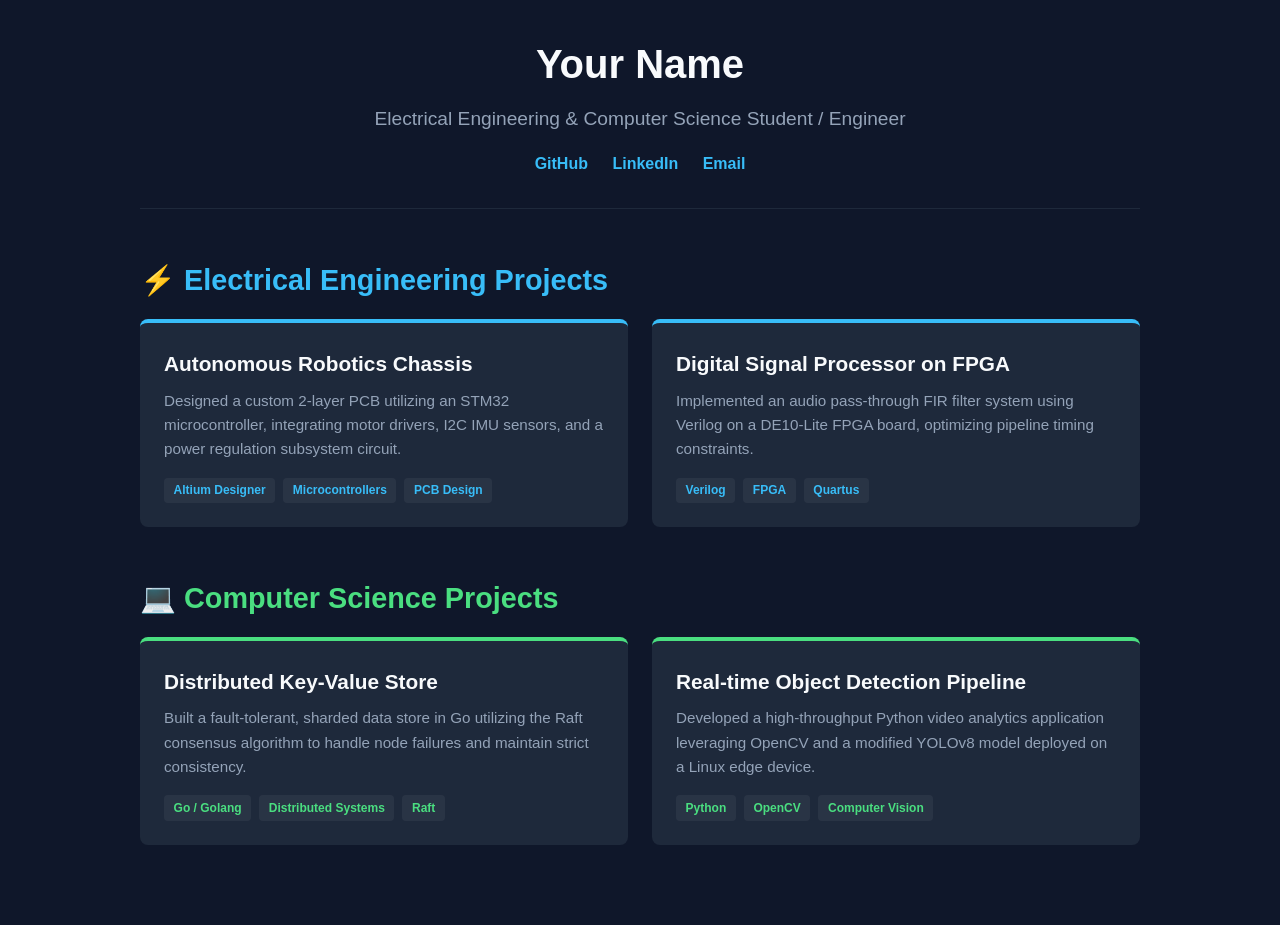
==== index.html @ bb1729f0 "Update title in index.html to 'Ben Lin | EECS Portfolio'" ====
<!DOCTYPE html>
<html lang="en">
<head>
    <meta charset="UTF-8">
    <meta name="viewport" content="width=device-width, initial-scale=1.0">
    <title>Ben Lin | EECS Portfolio</title>
    <style>
        /* CSS VARIABLES: Tweak these colors first to customize your site! */
        :root {
            --bg-color: #0f172a;       /* Dark slate background */
            --card-bg: #1e293b;        /* Lighter slate for project cards */
            --text-main: #f8fafc;      /* Crisp white for headings */
            --text-muted: #94a3b8;     /* Gray for paragraphs */
            --accent-ee: #38bdf8;      /* Cyan accent color for Electrical Eng */
            --accent-cs: #4ade80;      /* Green accent color for Computer Sci */
        }

        * { box-sizing: border-box; margin: 0; padding: 0; }
        body { 
            background-color: var(--bg-color); 
            color: var(--text-main); 
            font-family: -apple-system, BlinkMacSystemFont, 'Segoe UI', Roboto, sans-serif;
            line-height: 1.6;
            padding: 2rem 1rem;
        }
        .container { max-width: 1000px; margin: 0 auto; }
        
        /* Header styling */
        header { text-align: center; margin-bottom: 3rem; padding-bottom: 2rem; border-bottom: 1px solid var(--card-bg); }
        h1 { font-size: 2.5rem; margin-bottom: 0.5rem; }
        .subtitle { color: var(--text-muted); font-size: 1.2rem; }
        .links { margin-top: 1rem; }
        .links a { color: var(--accent-ee); text-decoration: none; margin: 0 10px; font-weight: bold; }
        .links a:hover { text-decoration: underline; }

        /* Section layout */
        .section-title { font-size: 1.8rem; margin: 2rem 0 1rem 0; display: flex; align-items: center; gap: 10px; }
        .ee-title { color: var(--accent-ee); }
        .cs-title { color: var(--accent-cs); }
        
        .grid { display: grid; grid-template-columns: repeat(auto-fit, minmax(300px, 1fr)); gap: 1.5rem; margin-bottom: 3rem; }
        
        /* Card styling */
        .card { background-color: var(--card-bg); border-radius: 8px; padding: 1.5rem; transition: transform 0.2s; border-top: 4px solid transparent; }
        .card:hover { transform: translateY(-5px); }
        .ee-card { border-top-color: var(--accent-ee); }
        .cs-card { border-top-color: var(--accent-cs); }
        
        .card h3 { margin-bottom: 0.5rem; font-size: 1.3rem; }
        .card p { color: var(--text-muted); font-size: 0.95rem; margin-bottom: 1rem; }
        .tags { display: flex; flex-wrap: wrap; gap: 0.5rem; }
        .tag { font-size: 0.75rem; padding: 0.2rem 0.6rem; border-radius: 4px; background: rgba(255,255,255,0.05); font-weight: bold; }
        .ee-tag { color: var(--accent-ee); }
        .cs-tag { color: var(--accent-cs); }
    </style>
</head>
<body>

    <div class="container">
        <header>
            <h1>Your Name</h1>
            <p class="subtitle">Electrical Engineering & Computer Science Student / Engineer</p>
            <div class="links">
                <a href="https://github.com" target="_blank">GitHub</a>
                <a href="https://linkedin.com" target="_blank">LinkedIn</a>
                <a href="mailto:your.email@example.com">Email</a>
            </div>
        </header>

        <!-- ELECTRICAL ENGINEERING SECTION -->
        <h2 class="section-title ee-title">⚡ Electrical Engineering Projects</h2>
        <div class="grid">
            
            <!-- EE Project 1 -->
            <div class="card ee-card">
                <h3>Autonomous Robotics Chassis</h3>
                <p>Designed a custom 2-layer PCB utilizing an STM32 microcontroller, integrating motor drivers, I2C IMU sensors, and a power regulation subsystem circuit.</p>
                <div class="tags">
                    <span class="tag ee-tag">Altium Designer</span>
                    <span class="tag ee-tag">Microcontrollers</span>
                    <span class="tag ee-tag">PCB Design</span>
                </div>
            </div>

            <!-- EE Project 2 -->
            <div class="card ee-card">
                <h3>Digital Signal Processor on FPGA</h3>
                <p>Implemented an audio pass-through FIR filter system using Verilog on a DE10-Lite FPGA board, optimizing pipeline timing constraints.</p>
                <div class="tags">
                    <span class="tag ee-tag">Verilog</span>
                    <span class="tag ee-tag">FPGA</span>
                    <span class="tag ee-tag">Quartus</span>
                </div>
            </div>

        </div>

        <!-- COMPUTER SCIENCE SECTION -->
        <h2 class="section-title cs-title">💻 Computer Science Projects</h2>
        <div class="grid">
            
            <!-- CS Project 1 -->
            <div class="card cs-card">
                <h3>Distributed Key-Value Store</h3>
                <p>Built a fault-tolerant, sharded data store in Go utilizing the Raft consensus algorithm to handle node failures and maintain strict consistency.</p>
                <div class="tags">
                    <span class="tag cs-tag">Go / Golang</span>
                    <span class="tag cs-tag">Distributed Systems</span>
                    <span class="tag cs-tag">Raft</span>
                </div>
            </div>

            <!-- CS Project 2 -->
            <div class="card cs-card">
                <h3>Real-time Object Detection Pipeline</h3>
                <p>Developed a high-throughput Python video analytics application leveraging OpenCV and a modified YOLOv8 model deployed on a Linux edge device.</p>
                <div class="tags">
                    <span class="tag cs-tag">Python</span>
                    <span class="tag cs-tag">OpenCV</span>
                    <span class="tag cs-tag">Computer Vision</span>
                </div>
            </div>

        </div>
    </div>

</body>
</html>
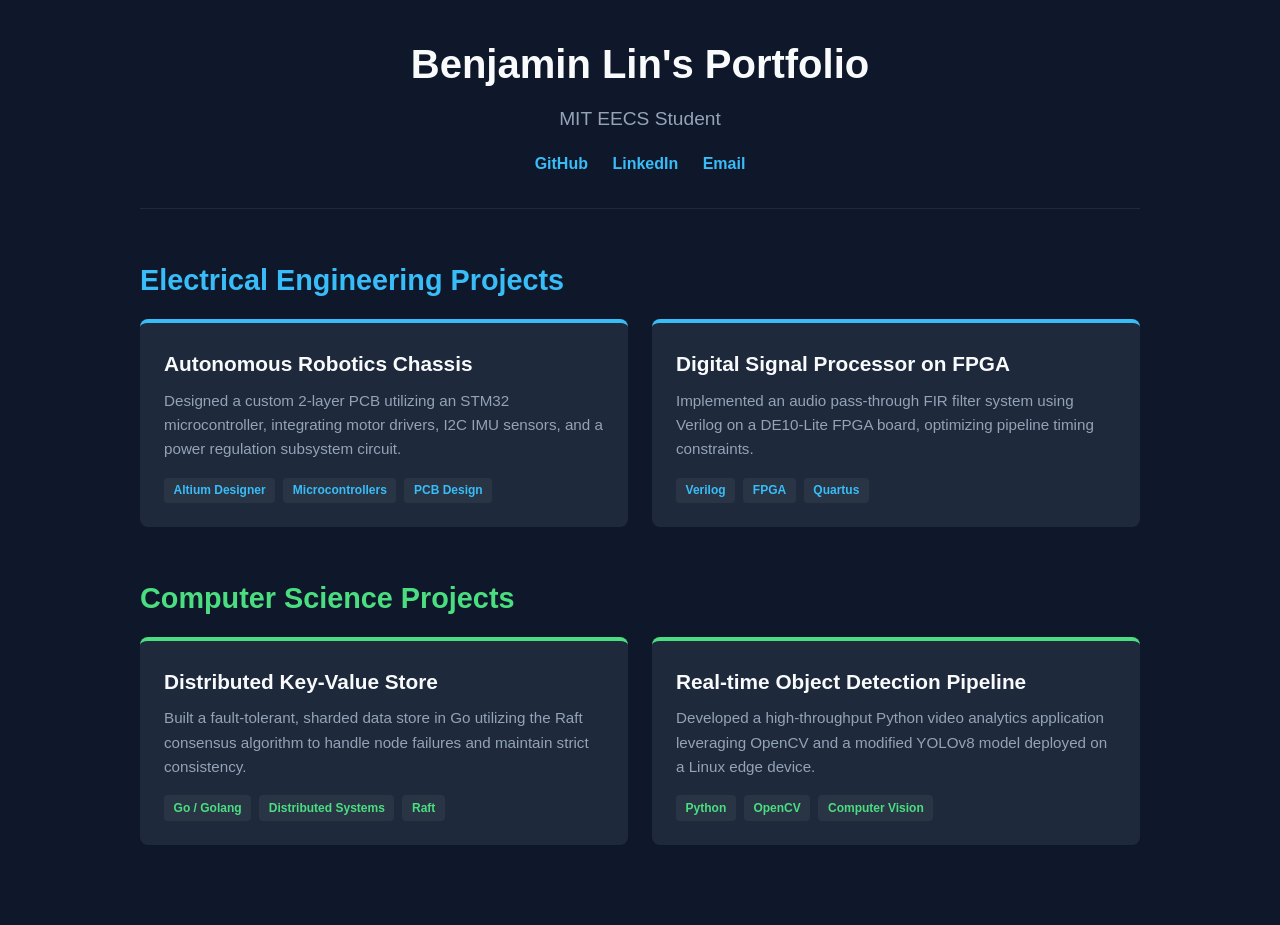
==== commit 3ac5ea32: "Update portfolio header and section titles" ====
--- a/index.html
+++ b/index.html
@@ -58,17 +58,17 @@
 
     <div class="container">
         <header>
-            <h1>Your Name</h1>
-            <p class="subtitle">Electrical Engineering & Computer Science Student / Engineer</p>
+            <h1>Benjamin Lin's Portfolio</h1>
+            <p class="subtitle">MIT EECS Student</p>
             <div class="links">
-                <a href="https://github.com" target="_blank">GitHub</a>
-                <a href="https://linkedin.com" target="_blank">LinkedIn</a>
-                <a href="mailto:your.email@example.com">Email</a>
+                <a href="https://github.com/benjaminlin19" target="_blank">GitHub</a>
+                <a href="www.linkedin.com/in/benjaminylin" target="_blank">LinkedIn</a>
+                <a href="mailto:linb19@mit.edu">Email</a>
             </div>
         </header>
 
         <!-- ELECTRICAL ENGINEERING SECTION -->
-        <h2 class="section-title ee-title">⚡ Electrical Engineering Projects</h2>
+        <h2 class="section-title ee-title">Electrical Engineering Projects</h2>
         <div class="grid">
             
             <!-- EE Project 1 -->
@@ -96,7 +96,7 @@
         </div>
 
         <!-- COMPUTER SCIENCE SECTION -->
-        <h2 class="section-title cs-title">💻 Computer Science Projects</h2>
+        <h2 class="section-title cs-title">Computer Science Projects</h2>
         <div class="grid">
             
             <!-- CS Project 1 -->
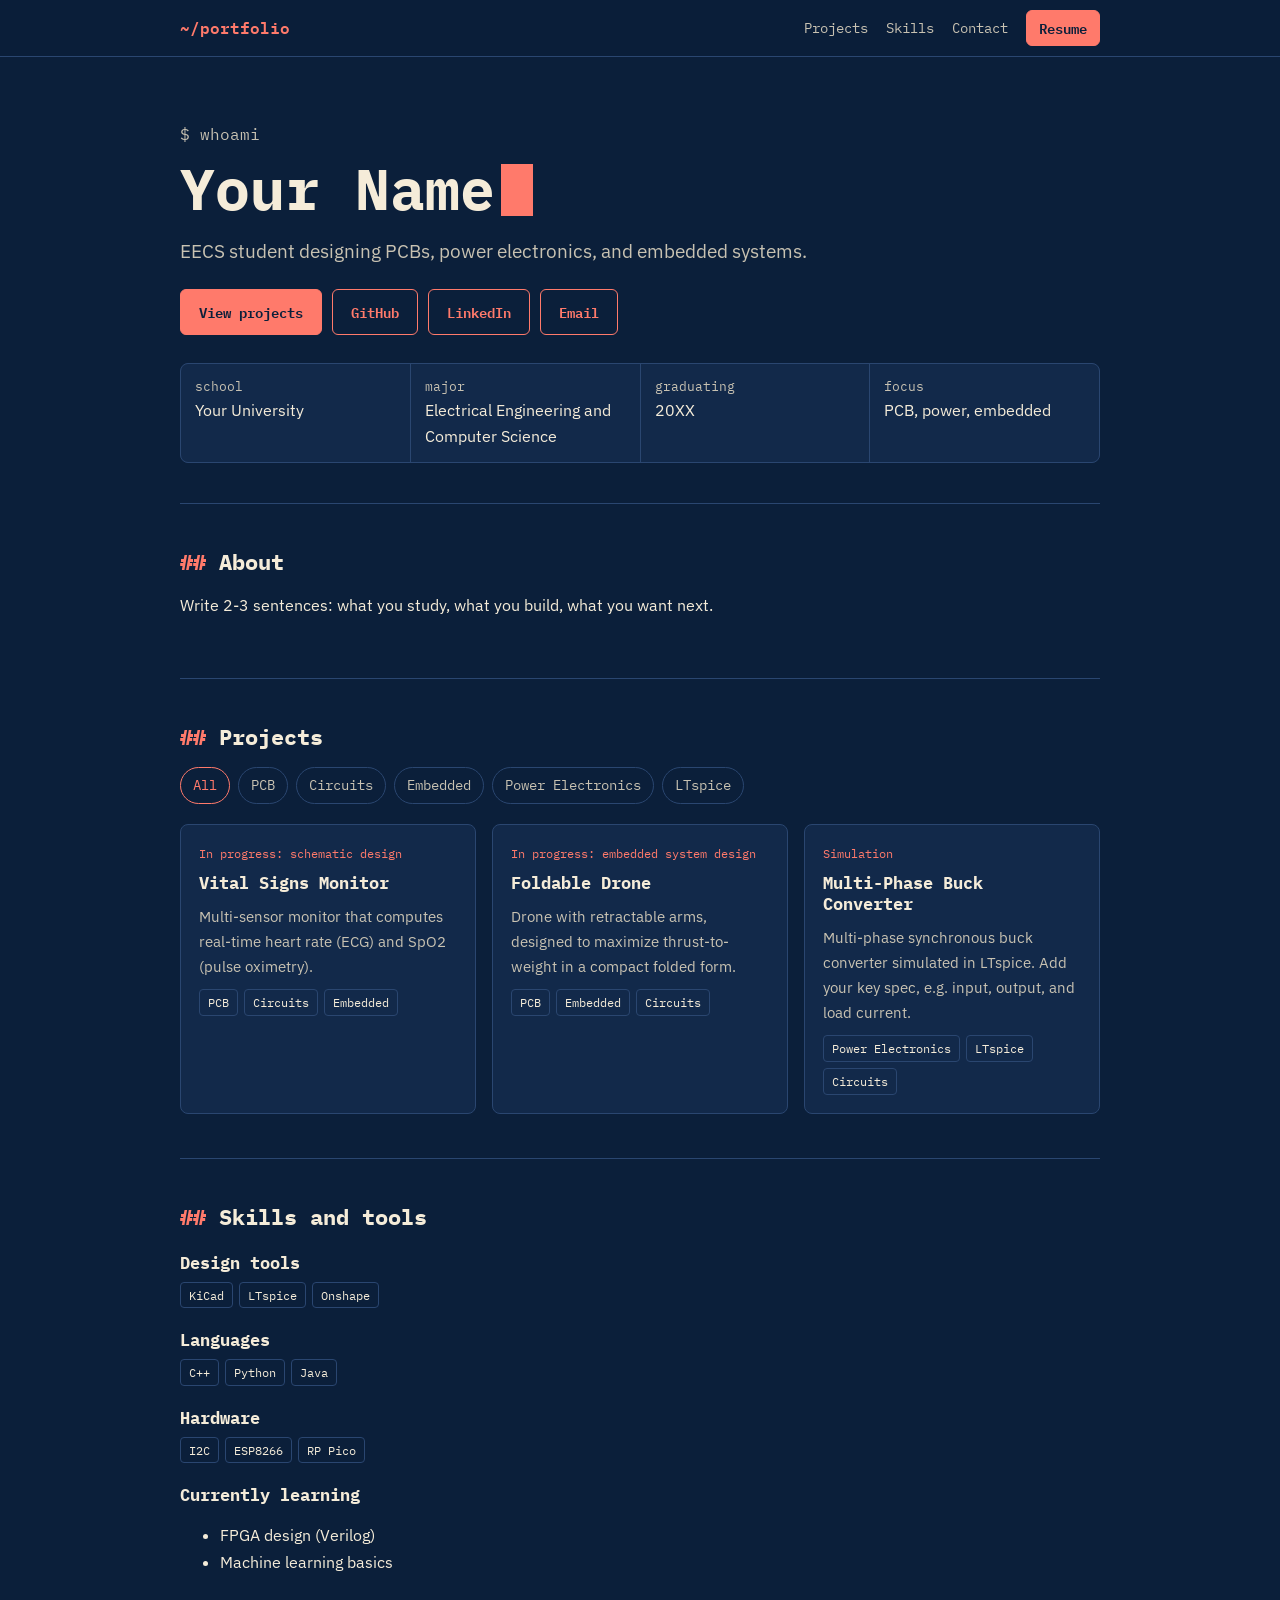
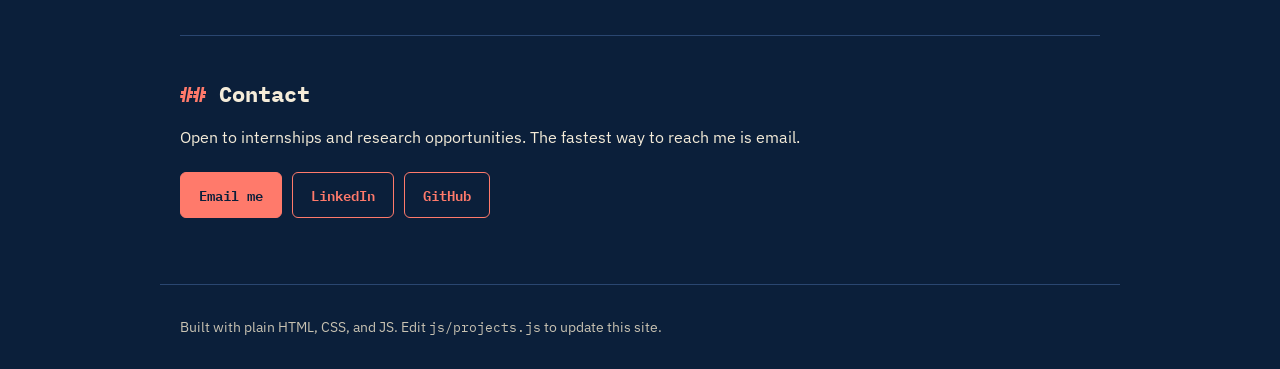
==== commit e249b4a0: "Add files via upload" ====
--- a/index.html
+++ b/index.html
@@ -1,128 +1,59 @@
 <!DOCTYPE html>
 <html lang="en">
 <head>
-    <meta charset="UTF-8">
-    <meta name="viewport" content="width=device-width, initial-scale=1.0">
-    <title>Ben Lin | EECS Portfolio</title>
-    <style>
-        /* CSS VARIABLES: Tweak these colors first to customize your site! */
-        :root {
-            --bg-color: #0f172a;       /* Dark slate background */
-            --card-bg: #1e293b;        /* Lighter slate for project cards */
-            --text-main: #f8fafc;      /* Crisp white for headings */
-            --text-muted: #94a3b8;     /* Gray for paragraphs */
-            --accent-ee: #38bdf8;      /* Cyan accent color for Electrical Eng */
-            --accent-cs: #4ade80;      /* Green accent color for Computer Sci */
-        }
-
-        * { box-sizing: border-box; margin: 0; padding: 0; }
-        body { 
-            background-color: var(--bg-color); 
-            color: var(--text-main); 
-            font-family: -apple-system, BlinkMacSystemFont, 'Segoe UI', Roboto, sans-serif;
-            line-height: 1.6;
-            padding: 2rem 1rem;
-        }
-        .container { max-width: 1000px; margin: 0 auto; }
-        
-        /* Header styling */
-        header { text-align: center; margin-bottom: 3rem; padding-bottom: 2rem; border-bottom: 1px solid var(--card-bg); }
-        h1 { font-size: 2.5rem; margin-bottom: 0.5rem; }
-        .subtitle { color: var(--text-muted); font-size: 1.2rem; }
-        .links { margin-top: 1rem; }
-        .links a { color: var(--accent-ee); text-decoration: none; margin: 0 10px; font-weight: bold; }
-        .links a:hover { text-decoration: underline; }
-
-        /* Section layout */
-        .section-title { font-size: 1.8rem; margin: 2rem 0 1rem 0; display: flex; align-items: center; gap: 10px; }
-        .ee-title { color: var(--accent-ee); }
-        .cs-title { color: var(--accent-cs); }
-        
-        .grid { display: grid; grid-template-columns: repeat(auto-fit, minmax(300px, 1fr)); gap: 1.5rem; margin-bottom: 3rem; }
-        
-        /* Card styling */
-        .card { background-color: var(--card-bg); border-radius: 8px; padding: 1.5rem; transition: transform 0.2s; border-top: 4px solid transparent; }
-        .card:hover { transform: translateY(-5px); }
-        .ee-card { border-top-color: var(--accent-ee); }
-        .cs-card { border-top-color: var(--accent-cs); }
-        
-        .card h3 { margin-bottom: 0.5rem; font-size: 1.3rem; }
-        .card p { color: var(--text-muted); font-size: 0.95rem; margin-bottom: 1rem; }
-        .tags { display: flex; flex-wrap: wrap; gap: 0.5rem; }
-        .tag { font-size: 0.75rem; padding: 0.2rem 0.6rem; border-radius: 4px; background: rgba(255,255,255,0.05); font-weight: bold; }
-        .ee-tag { color: var(--accent-ee); }
-        .cs-tag { color: var(--accent-cs); }
-    </style>
+<meta charset="utf-8">
+<meta name="viewport" content="width=device-width, initial-scale=1">
+<title>Portfolio | EECS Projects</title>
+<meta name="description" content="EECS portfolio: PCB design, power electronics, embedded systems, and more.">
+<link rel="preconnect" href="https://fonts.googleapis.com">
+<link rel="stylesheet" href="https://fonts.googleapis.com/css2?family=IBM+Plex+Mono:wght@400;600&family=IBM+Plex+Sans:wght@400;500&display=swap">
+<link rel="stylesheet" href="css/style.css">
 </head>
 <body>
+<!-- NAV: links jump to sections on this page -->
+<header class="nav"><div class="wrap">
+  <a class="brand" href="index.html" id="brand">~/portfolio</a>
+  <nav><a href="#projects">Projects</a><a href="#skills">Skills</a><a href="#contact">Contact</a>
+  <a class="btn small" data-link="resume" href="#">Resume</a></nav>
+</div></header>
 
-    <div class="container">
-        <header>
-            <h1>Benjamin Lin's Portfolio</h1>
-            <p class="subtitle">MIT EECS Student</p>
-            <div class="links">
-                <a href="https://github.com/benjaminlin19" target="_blank">GitHub</a>
-                <a href="www.linkedin.com/in/benjaminylin" target="_blank">LinkedIn</a>
-                <a href="mailto:linb19@mit.edu">Email</a>
-            </div>
-        </header>
+<main class="wrap">
+  <!-- HERO: name and tagline come from js/projects.js (SITE) -->
+  <section class="hero">
+    <p class="prompt">$ whoami</p>
+    <h1 id="name">Your Name<span class="cursor"></span></h1>
+    <p class="tagline" id="tagline"></p>
+    <div class="actions">
+      <a class="btn" href="#projects">View projects</a>
+      <a class="btn ghost" data-link="github" href="#">GitHub</a>
+      <a class="btn ghost" data-link="linkedin" href="#">LinkedIn</a>
+      <a class="btn ghost" data-link="email" href="#">Email</a>
+    </div>
+    <dl class="glance" id="glance"></dl>
+  </section>
 
-        <!-- ELECTRICAL ENGINEERING SECTION -->
-        <h2 class="section-title ee-title">Electrical Engineering Projects</h2>
-        <div class="grid">
-            
-            <!-- EE Project 1 -->
-            <div class="card ee-card">
-                <h3>Autonomous Robotics Chassis</h3>
-                <p>Designed a custom 2-layer PCB utilizing an STM32 microcontroller, integrating motor drivers, I2C IMU sensors, and a power regulation subsystem circuit.</p>
-                <div class="tags">
-                    <span class="tag ee-tag">Altium Designer</span>
-                    <span class="tag ee-tag">Microcontrollers</span>
-                    <span class="tag ee-tag">PCB Design</span>
-                </div>
-            </div>
+  <section id="about"><h2>About</h2><p id="about-text"></p></section>
 
-            <!-- EE Project 2 -->
-            <div class="card ee-card">
-                <h3>Digital Signal Processor on FPGA</h3>
-                <p>Implemented an audio pass-through FIR filter system using Verilog on a DE10-Lite FPGA board, optimizing pipeline timing constraints.</p>
-                <div class="tags">
-                    <span class="tag ee-tag">Verilog</span>
-                    <span class="tag ee-tag">FPGA</span>
-                    <span class="tag ee-tag">Quartus</span>
-                </div>
-            </div>
+  <!-- PROJECTS: cards are generated from the PROJECTS list in js/projects.js -->
+  <section id="projects"><h2>Projects</h2>
+    <div class="filters" id="filters" role="group" aria-label="Filter projects by category"></div>
+    <div class="grid" id="grid"></div>
+  </section>
 
-        </div>
+  <section id="skills"><h2>Skills and tools</h2><div id="skill-list"></div>
+    <h3>Currently learning</h3><ul id="learning"></ul></section>
 
-        <!-- COMPUTER SCIENCE SECTION -->
-        <h2 class="section-title cs-title">Computer Science Projects</h2>
-        <div class="grid">
-            
-            <!-- CS Project 1 -->
-            <div class="card cs-card">
-                <h3>Distributed Key-Value Store</h3>
-                <p>Built a fault-tolerant, sharded data store in Go utilizing the Raft consensus algorithm to handle node failures and maintain strict consistency.</p>
-                <div class="tags">
-                    <span class="tag cs-tag">Go / Golang</span>
-                    <span class="tag cs-tag">Distributed Systems</span>
-                    <span class="tag cs-tag">Raft</span>
-                </div>
-            </div>
-
-            <!-- CS Project 2 -->
-            <div class="card cs-card">
-                <h3>Real-time Object Detection Pipeline</h3>
-                <p>Developed a high-throughput Python video analytics application leveraging OpenCV and a modified YOLOv8 model deployed on a Linux edge device.</p>
-                <div class="tags">
-                    <span class="tag cs-tag">Python</span>
-                    <span class="tag cs-tag">OpenCV</span>
-                    <span class="tag cs-tag">Computer Vision</span>
-                </div>
-            </div>
-
-        </div>
+  <section id="contact"><h2>Contact</h2>
+    <p>Open to internships and research opportunities. The fastest way to reach me is email.</p>
+    <div class="actions">
+      <a class="btn" data-link="email" href="#">Email me</a>
+      <a class="btn ghost" data-link="linkedin" href="#">LinkedIn</a>
+      <a class="btn ghost" data-link="github" href="#">GitHub</a>
     </div>
-
+  </section>
+</main>
+<footer class="wrap foot">Built with plain HTML, CSS, and JS. Edit <code>js/projects.js</code> to update this site.</footer>
+<script src="js/projects.js"></script>
+<script src="js/main.js"></script>
 </body>
 </html>
--- a/css/style.css
+++ b/css/style.css
@@ -0,0 +1,80 @@
+/* ===== THEME: change these variables to recolor the whole site (navy, cream, coral) ===== */
+:root{--bg:#0b1f3a;       /* navy: main background */
+--panel:#12294a;           /* slightly lighter navy for cards and boxes */
+--line:#2a4670;            /* borders and dividers */
+--text:#f5ecd9;            /* cream: main text */
+--muted:#c8c2b2;           /* dimmer cream for secondary text */
+--accent:#ff7a6b;          /* coral: buttons, links, highlights */
+--accent2:#f5ecd9;         /* cream: tags and focus rings */
+--mono:"IBM Plex Mono",ui-monospace,Menlo,monospace;--sans:"IBM Plex Sans",system-ui,sans-serif}
+*{box-sizing:border-box}
+html{scroll-behavior:smooth;scroll-padding-top:72px}
+body{margin:0;background:var(--bg);color:var(--text);font:16px/1.65 var(--sans)}
+a{color:var(--accent)}
+:focus-visible{outline:2px solid var(--accent2);outline-offset:3px}
+.wrap{max-width:960px;margin:0 auto;padding:0 20px}
+h1,h2,h3{font-family:var(--mono);line-height:1.25}
+h2{font-size:1.4rem;margin:0 0 16px}
+h2::before{content:"## ";color:var(--accent)}
+h3{font-size:1.05rem;margin:22px 0 8px}
+section{padding:44px 0;border-top:1px solid var(--line)}
+p,li{max-width:70ch}
+code{font-family:var(--mono);font-size:.9em}
+/* nav */
+.nav{position:sticky;top:0;z-index:5;background:rgba(11,31,58,.92);backdrop-filter:blur(6px);border-bottom:1px solid var(--line)}
+.nav .wrap{display:flex;justify-content:space-between;align-items:center;gap:12px;height:56px}
+.nav nav{display:flex;gap:18px;align-items:center;flex-wrap:wrap}
+.nav nav a:not(.btn){color:var(--muted);text-decoration:none;font-family:var(--mono);font-size:.9rem}
+.nav nav a:not(.btn):hover{color:var(--text)}
+.brand{font-family:var(--mono);font-weight:600;color:var(--accent);text-decoration:none}
+/* buttons */
+.btn{display:inline-block;padding:10px 18px;border-radius:6px;border:1px solid var(--accent);background:var(--accent);color:#0b1f3a;font-family:var(--mono);font-size:.9rem;font-weight:600;text-decoration:none}
+.btn.ghost{background:transparent;color:var(--accent)}
+.btn.small{padding:5px 12px}
+.btn:hover{filter:brightness(1.12)}
+.actions{display:flex;gap:10px;flex-wrap:wrap;margin:22px 0}
+/* hero */
+.hero{border:0;padding:64px 0 40px}
+.prompt{font-family:var(--mono);color:var(--muted);margin:0}
+.hero h1{font-size:clamp(2.2rem,6vw,3.6rem);margin:6px 0 10px}
+.cursor{display:inline-block;width:.55em;height:.9em;margin-left:6px;background:var(--accent);vertical-align:-.1em;animation:blink 1.1s steps(1) infinite}
+@keyframes blink{50%{opacity:0}}
+.tagline{font-size:1.2rem;color:var(--muted);margin:0}
+.glance{display:grid;grid-template-columns:repeat(auto-fit,minmax(170px,1fr));gap:1px;background:var(--line);border:1px solid var(--line);border-radius:8px;overflow:hidden;margin:28px 0 0}
+.glance div{background:var(--panel);padding:12px 14px}
+.glance dt{font-family:var(--mono);font-size:.8rem;color:var(--muted)}
+.glance dd{margin:0}
+/* filters and cards */
+.filters{display:flex;gap:8px;flex-wrap:wrap;margin-bottom:20px}
+.filters button{font:inherit;font-family:var(--mono);font-size:.85rem;padding:6px 12px;border-radius:999px;border:1px solid var(--line);background:transparent;color:var(--muted);cursor:pointer}
+.filters button[aria-pressed=true]{border-color:var(--accent);color:var(--accent)}
+.grid{display:grid;grid-template-columns:repeat(auto-fill,minmax(280px,1fr));gap:16px}
+.card{display:flex;flex-direction:column;gap:10px;padding:18px;background:var(--panel);border:1px solid var(--line);border-radius:8px;color:var(--text);text-decoration:none}
+.card:hover{border-color:var(--accent)}
+.card h3{margin:0;font-size:1.05rem}
+.card p{margin:0;color:var(--muted);font-size:.95rem}
+.tags{display:flex;gap:6px;flex-wrap:wrap}
+.tag{font-family:var(--mono);font-size:.78rem;padding:2px 8px;border:1px solid var(--line);border-radius:4px;color:var(--accent2)}
+.status{font-family:var(--mono);font-size:.78rem;color:var(--accent)}
+/* project page */
+.pj-head{padding:44px 0 24px}
+.pj-head h1{font-size:clamp(1.8rem,4.5vw,2.6rem);margin:8px 0}
+.tldr{background:var(--panel);border-left:3px solid var(--accent);padding:14px 18px;border-radius:0 8px 8px 0;margin:18px 0}
+.tldr p{margin:0 0 6px}
+.toc{display:flex;gap:6px 16px;flex-wrap:wrap;font-family:var(--mono);font-size:.85rem;margin:14px 0}
+.toc a{color:var(--muted)}
+.pj section{padding:30px 0}
+.decision{background:var(--panel);border:1px solid var(--line);border-radius:8px;padding:14px 18px;margin:12px 0}
+.decision h3{margin:0 0 6px}.decision p{margin:4px 0}
+.steps{counter-reset:s;list-style:none;padding:0}
+.steps li{counter-increment:s;position:relative;padding:0 0 14px 40px;border-left:1px solid var(--line);margin-left:12px}
+.steps li::before{content:counter(s);position:absolute;left:-13px;top:0;width:25px;height:25px;border-radius:50%;background:var(--bg);border:1px solid var(--accent);color:var(--accent);font:.8rem/23px var(--mono);text-align:center}
+.math{background:var(--panel);border-radius:8px;padding:12px 16px;margin:12px 0;overflow-x:auto}
+.math small{display:block;color:var(--muted)}
+figure{margin:16px 0}
+figure img{max-width:100%;border:1px solid var(--line);border-radius:6px;background:#fff}
+figcaption{font-size:.9rem;color:var(--muted);margin-top:6px}
+.ph{padding:32px 16px;border:1px dashed var(--muted);border-radius:6px;color:var(--muted);font-family:var(--mono);font-size:.85rem;text-align:center}
+.pager{display:flex;justify-content:space-between;gap:12px;flex-wrap:wrap;padding:24px 0}
+.foot{padding:30px 20px;color:var(--muted);border-top:1px solid var(--line);font-size:.9rem}
+@media (prefers-reduced-motion:reduce){.cursor{animation:none}html{scroll-behavior:auto}}
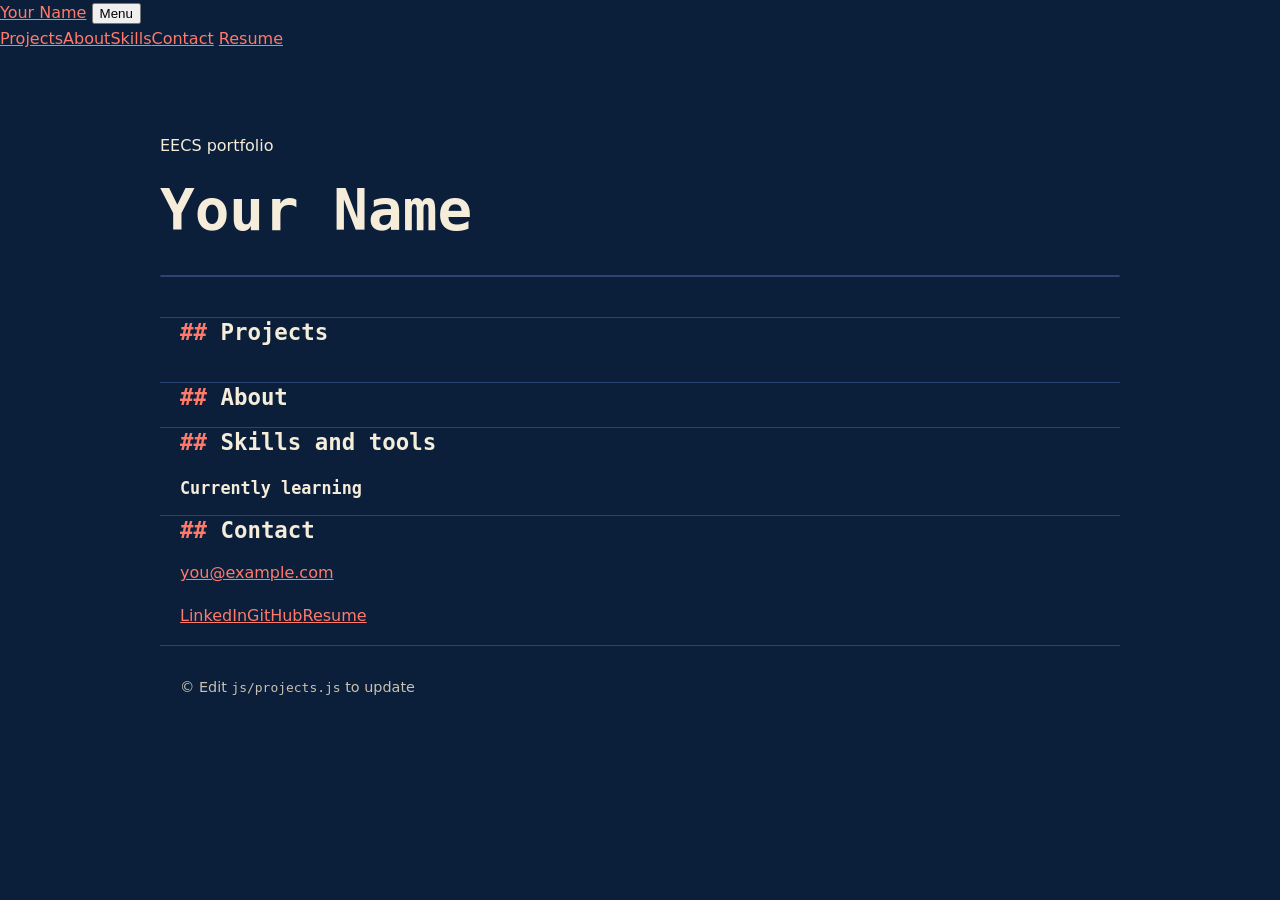
==== commit 99cd210b: "Add files via upload" ====
--- a/index.html
+++ b/index.html
@@ -2,57 +2,55 @@
 <html lang="en">
 <head>
 <meta charset="utf-8">
-<meta name="viewport" content="width=device-width, initial-scale=1">
+<!-- viewport-fit=cover lets the page use the full phone screen (notch-safe padding is in the CSS) -->
+<meta name="viewport" content="width=device-width, initial-scale=1, viewport-fit=cover">
+<meta name="theme-color" content="#000000">
 <title>Portfolio | EECS Projects</title>
-<meta name="description" content="EECS portfolio: PCB design, power electronics, embedded systems, and more.">
+<meta name="description" content="EECS portfolio: PCB design, power electronics, embedded systems.">
 <link rel="preconnect" href="https://fonts.googleapis.com">
-<link rel="stylesheet" href="https://fonts.googleapis.com/css2?family=IBM+Plex+Mono:wght@400;600&family=IBM+Plex+Sans:wght@400;500&display=swap">
+<link rel="stylesheet" href="https://fonts.googleapis.com/css2?family=Geist:wght@300;400;500&family=Oxanium:wght@400;500;600&family=Geist+Mono:wght@400&display=swap">
+<script>document.documentElement.classList.add("js")</script><!-- animations only hide content when JS works -->
 <link rel="stylesheet" href="css/style.css">
 </head>
 <body>
-<!-- NAV: links jump to sections on this page -->
-<header class="nav"><div class="wrap">
-  <a class="brand" href="index.html" id="brand">~/portfolio</a>
-  <nav><a href="#projects">Projects</a><a href="#skills">Skills</a><a href="#contact">Contact</a>
-  <a class="btn small" data-link="resume" href="#">Resume</a></nav>
-</div></header>
+<!-- TOP BAR: on phones the links collapse into the Menu button -->
+<header class="bar">
+  <a class="logo" href="index.html" data-name>Your Name</a>
+  <button class="menu-btn" id="menu-btn" aria-expanded="false" aria-controls="menu">Menu</button>
+  <nav class="menu" id="menu">
+    <a href="#projects">Projects</a><a href="#about">About</a><a href="#skills">Skills</a><a href="#contact">Contact</a>
+    <a data-link="resume" href="#">Resume</a>
+  </nav>
+</header>
 
-<main class="wrap">
-  <!-- HERO: name and tagline come from js/projects.js (SITE) -->
-  <section class="hero">
-    <p class="prompt">$ whoami</p>
-    <h1 id="name">Your Name<span class="cursor"></span></h1>
-    <p class="tagline" id="tagline"></p>
-    <div class="actions">
-      <a class="btn" href="#projects">View projects</a>
-      <a class="btn ghost" data-link="github" href="#">GitHub</a>
-      <a class="btn ghost" data-link="linkedin" href="#">LinkedIn</a>
-      <a class="btn ghost" data-link="email" href="#">Email</a>
-    </div>
+<main>
+  <!-- HERO: name and tagline come from js/projects.js -->
+  <section class="hero wrap">
+    <p class="eyebrow">EECS portfolio</p>
+    <h1 data-name>Your Name</h1>
+    <p class="lead" id="tagline"></p>
     <dl class="glance" id="glance"></dl>
   </section>
 
-  <section id="about"><h2>About</h2><p id="about-text"></p></section>
-
-  <!-- PROJECTS: cards are generated from the PROJECTS list in js/projects.js -->
-  <section id="projects"><h2>Projects</h2>
-    <div class="filters" id="filters" role="group" aria-label="Filter projects by category"></div>
-    <div class="grid" id="grid"></div>
+  <!-- PROJECTS: numbered list generated from PROJECTS in js/projects.js -->
+  <section class="block wrap reveal" id="projects">
+    <h2>Projects</h2>
+    <div class="filters" id="filters" role="group" aria-label="Filter projects"></div>
+    <ol class="list" id="grid"></ol>
   </section>
 
-  <section id="skills"><h2>Skills and tools</h2><div id="skill-list"></div>
-    <h3>Currently learning</h3><ul id="learning"></ul></section>
+  <section class="block wrap reveal" id="about"><h2>About</h2><p class="big" id="about-text"></p></section>
 
-  <section id="contact"><h2>Contact</h2>
-    <p>Open to internships and research opportunities. The fastest way to reach me is email.</p>
-    <div class="actions">
-      <a class="btn" data-link="email" href="#">Email me</a>
-      <a class="btn ghost" data-link="linkedin" href="#">LinkedIn</a>
-      <a class="btn ghost" data-link="github" href="#">GitHub</a>
-    </div>
+  <section class="block wrap reveal" id="skills"><h2>Skills and tools</h2>
+    <div id="skill-list"></div>
+    <h3>Currently learning</h3><p id="learning"></p></section>
+
+  <section class="block wrap reveal" id="contact"><h2>Contact</h2>
+    <a class="mail" data-link="email" data-email href="#">you@example.com</a>
+    <p class="links"><a data-link="linkedin" href="#">LinkedIn</a><a data-link="github" href="#">GitHub</a><a data-link="resume" href="#">Resume</a></p>
   </section>
 </main>
-<footer class="wrap foot">Built with plain HTML, CSS, and JS. Edit <code>js/projects.js</code> to update this site.</footer>
+<footer class="wrap foot"><span>&copy; <span data-name></span></span><span>Edit <code>js/projects.js</code> to update</span></footer>
 <script src="js/projects.js"></script>
 <script src="js/main.js"></script>
 </body>
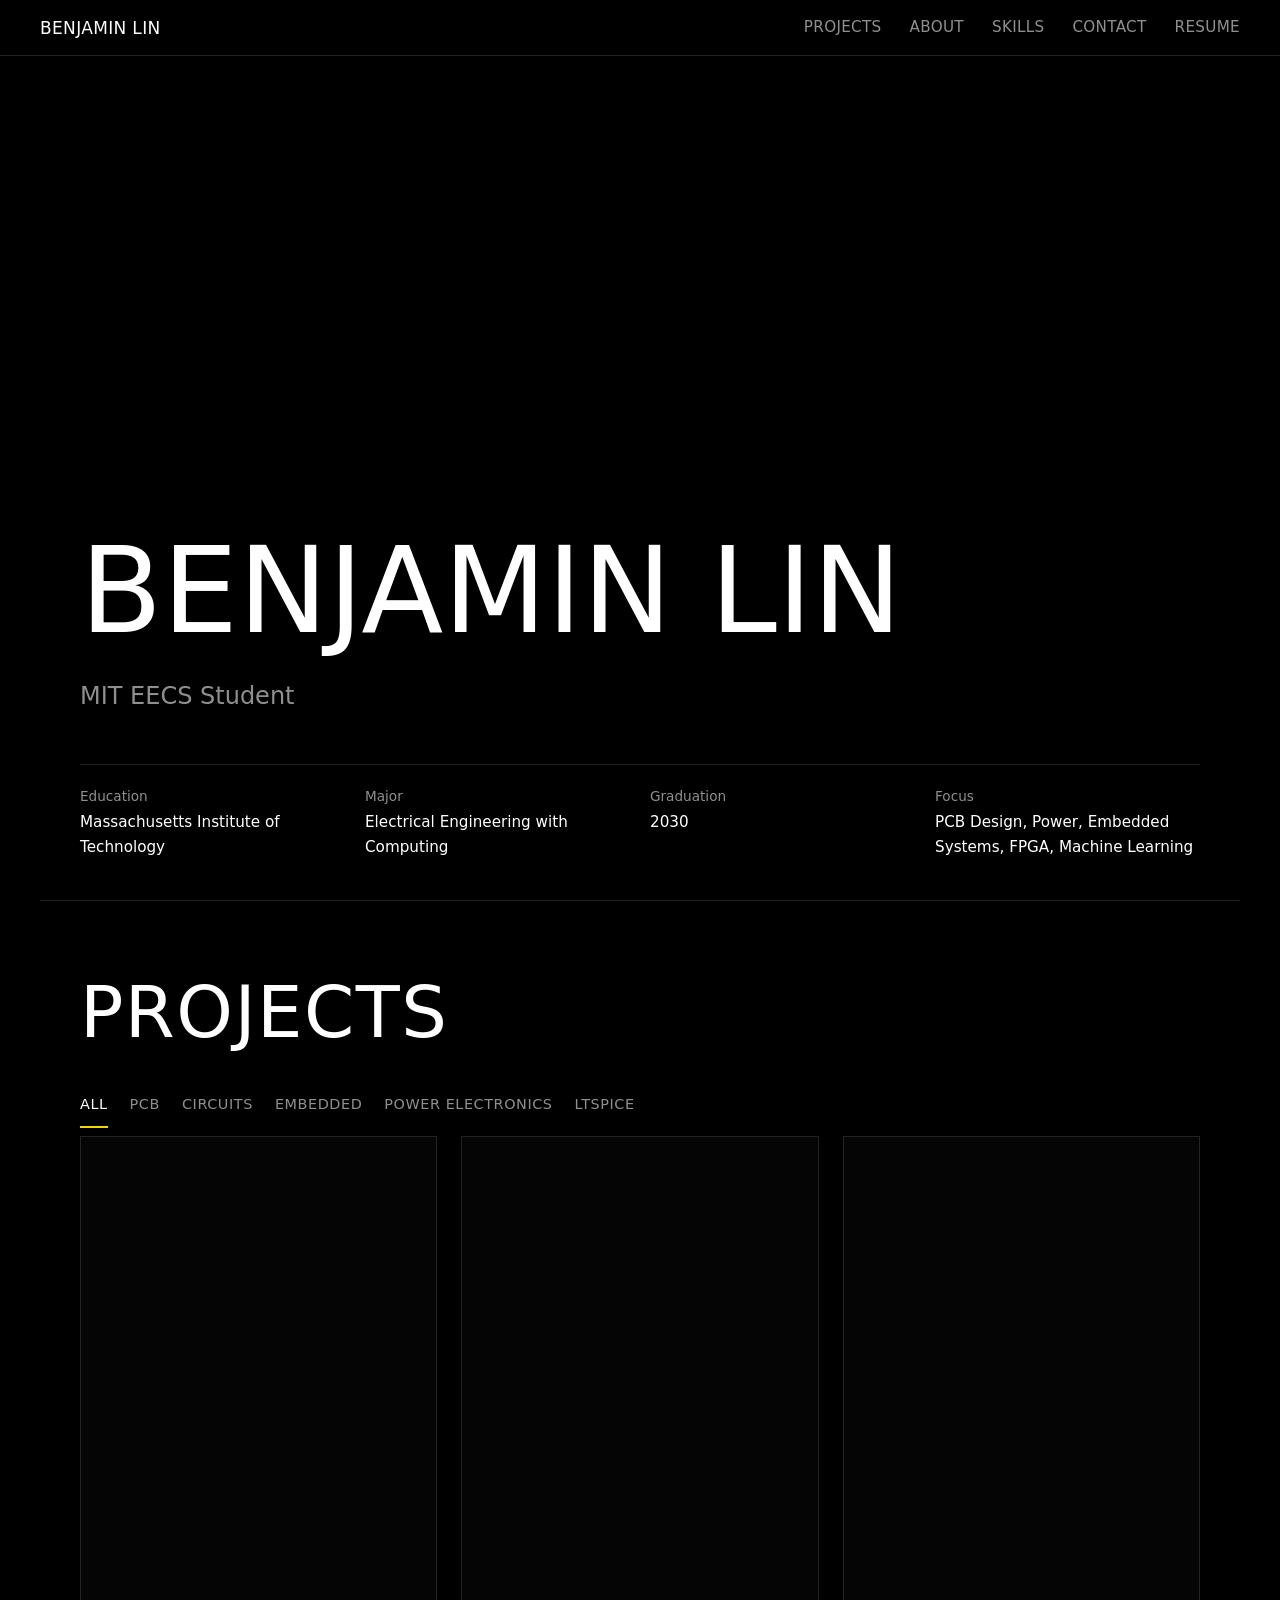
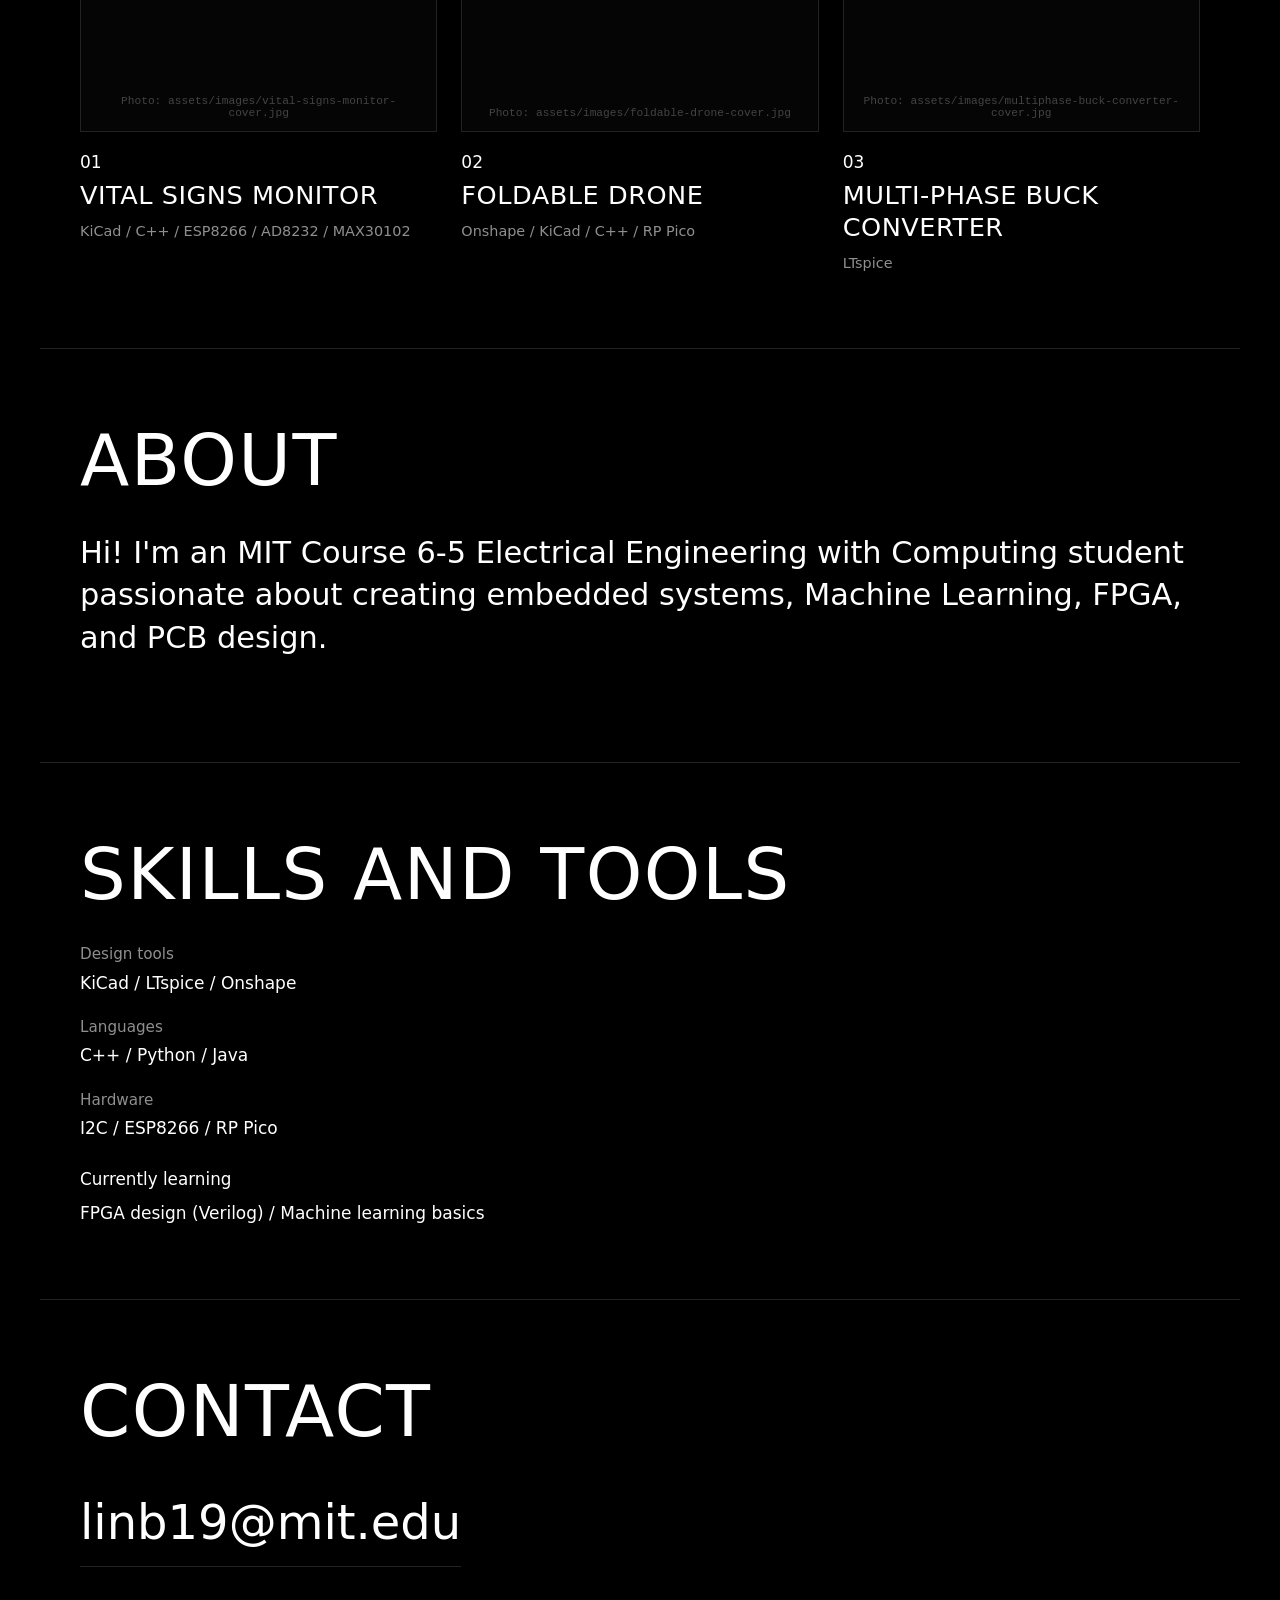
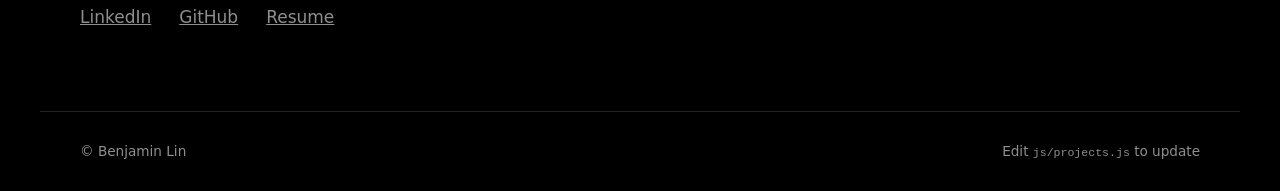
==== commit 49ce9533: "Remove eyebrow paragraph from hero section" ====
--- a/index.html
+++ b/index.html
@@ -26,7 +26,6 @@
 <main>
   <!-- HERO: name and tagline come from js/projects.js -->
   <section class="hero wrap">
-    <p class="eyebrow">EECS portfolio</p>
     <h1 data-name>Your Name</h1>
     <p class="lead" id="tagline"></p>
     <dl class="glance" id="glance"></dl>
--- a/css/style.css
+++ b/css/style.css
@@ -1,80 +1,138 @@
-/* ===== THEME: change these variables to recolor the whole site (navy, cream, coral) ===== */
-:root{--bg:#0b1f3a;       /* navy: main background */
---panel:#12294a;           /* slightly lighter navy for cards and boxes */
---line:#2a4670;            /* borders and dividers */
---text:#f5ecd9;            /* cream: main text */
---muted:#c8c2b2;           /* dimmer cream for secondary text */
---accent:#ff7a6b;          /* coral: buttons, links, highlights */
---accent2:#f5ecd9;         /* cream: tags and focus rings */
---mono:"IBM Plex Mono",ui-monospace,Menlo,monospace;--sans:"IBM Plex Sans",system-ui,sans-serif}
+/* ===== THEME: black and white, with cyber yellow used sparingly ===== */
+:root{--bg:#000;--panel:#0d0d0d;--line:#222;--text:#fff;--muted:#8f8f8f;
+--accent:#ffd300;  /* cyber yellow: keep it to small touches */
+--sans:"Geist",system-ui,-apple-system,"Segoe UI",sans-serif;--mono:"Geist Mono",ui-monospace,Menlo,monospace;
+--pad:20px;--bar:56px;
+--display:"Oxanium","Geist",system-ui,sans-serif;  /* squared techno headings; swap here to change */}
+@media(min-width:760px){:root{--pad:40px}}
 *{box-sizing:border-box}
-html{scroll-behavior:smooth;scroll-padding-top:72px}
-body{margin:0;background:var(--bg);color:var(--text);font:16px/1.65 var(--sans)}
-a{color:var(--accent)}
-:focus-visible{outline:2px solid var(--accent2);outline-offset:3px}
-.wrap{max-width:960px;margin:0 auto;padding:0 20px}
-h1,h2,h3{font-family:var(--mono);line-height:1.25}
-h2{font-size:1.4rem;margin:0 0 16px}
-h2::before{content:"## ";color:var(--accent)}
-h3{font-size:1.05rem;margin:22px 0 8px}
-section{padding:44px 0;border-top:1px solid var(--line)}
-p,li{max-width:70ch}
-code{font-family:var(--mono);font-size:.9em}
-/* nav */
-.nav{position:sticky;top:0;z-index:5;background:rgba(11,31,58,.92);backdrop-filter:blur(6px);border-bottom:1px solid var(--line)}
-.nav .wrap{display:flex;justify-content:space-between;align-items:center;gap:12px;height:56px}
-.nav nav{display:flex;gap:18px;align-items:center;flex-wrap:wrap}
-.nav nav a:not(.btn){color:var(--muted);text-decoration:none;font-family:var(--mono);font-size:.9rem}
-.nav nav a:not(.btn):hover{color:var(--text)}
-.brand{font-family:var(--mono);font-weight:600;color:var(--accent);text-decoration:none}
-/* buttons */
-.btn{display:inline-block;padding:10px 18px;border-radius:6px;border:1px solid var(--accent);background:var(--accent);color:#0b1f3a;font-family:var(--mono);font-size:.9rem;font-weight:600;text-decoration:none}
-.btn.ghost{background:transparent;color:var(--accent)}
-.btn.small{padding:5px 12px}
-.btn:hover{filter:brightness(1.12)}
-.actions{display:flex;gap:10px;flex-wrap:wrap;margin:22px 0}
-/* hero */
-.hero{border:0;padding:64px 0 40px}
-.prompt{font-family:var(--mono);color:var(--muted);margin:0}
-.hero h1{font-size:clamp(2.2rem,6vw,3.6rem);margin:6px 0 10px}
-.cursor{display:inline-block;width:.55em;height:.9em;margin-left:6px;background:var(--accent);vertical-align:-.1em;animation:blink 1.1s steps(1) infinite}
-@keyframes blink{50%{opacity:0}}
-.tagline{font-size:1.2rem;color:var(--muted);margin:0}
-.glance{display:grid;grid-template-columns:repeat(auto-fit,minmax(170px,1fr));gap:1px;background:var(--line);border:1px solid var(--line);border-radius:8px;overflow:hidden;margin:28px 0 0}
-.glance div{background:var(--panel);padding:12px 14px}
-.glance dt{font-family:var(--mono);font-size:.8rem;color:var(--muted)}
-.glance dd{margin:0}
-/* filters and cards */
-.filters{display:flex;gap:8px;flex-wrap:wrap;margin-bottom:20px}
-.filters button{font:inherit;font-family:var(--mono);font-size:.85rem;padding:6px 12px;border-radius:999px;border:1px solid var(--line);background:transparent;color:var(--muted);cursor:pointer}
-.filters button[aria-pressed=true]{border-color:var(--accent);color:var(--accent)}
-.grid{display:grid;grid-template-columns:repeat(auto-fill,minmax(280px,1fr));gap:16px}
-.card{display:flex;flex-direction:column;gap:10px;padding:18px;background:var(--panel);border:1px solid var(--line);border-radius:8px;color:var(--text);text-decoration:none}
-.card:hover{border-color:var(--accent)}
-.card h3{margin:0;font-size:1.05rem}
-.card p{margin:0;color:var(--muted);font-size:.95rem}
-.tags{display:flex;gap:6px;flex-wrap:wrap}
-.tag{font-family:var(--mono);font-size:.78rem;padding:2px 8px;border:1px solid var(--line);border-radius:4px;color:var(--accent2)}
-.status{font-family:var(--mono);font-size:.78rem;color:var(--accent)}
-/* project page */
-.pj-head{padding:44px 0 24px}
-.pj-head h1{font-size:clamp(1.8rem,4.5vw,2.6rem);margin:8px 0}
-.tldr{background:var(--panel);border-left:3px solid var(--accent);padding:14px 18px;border-radius:0 8px 8px 0;margin:18px 0}
-.tldr p{margin:0 0 6px}
-.toc{display:flex;gap:6px 16px;flex-wrap:wrap;font-family:var(--mono);font-size:.85rem;margin:14px 0}
-.toc a{color:var(--muted)}
-.pj section{padding:30px 0}
-.decision{background:var(--panel);border:1px solid var(--line);border-radius:8px;padding:14px 18px;margin:12px 0}
-.decision h3{margin:0 0 6px}.decision p{margin:4px 0}
-.steps{counter-reset:s;list-style:none;padding:0}
-.steps li{counter-increment:s;position:relative;padding:0 0 14px 40px;border-left:1px solid var(--line);margin-left:12px}
-.steps li::before{content:counter(s);position:absolute;left:-13px;top:0;width:25px;height:25px;border-radius:50%;background:var(--bg);border:1px solid var(--accent);color:var(--accent);font:.8rem/23px var(--mono);text-align:center}
-.math{background:var(--panel);border-radius:8px;padding:12px 16px;margin:12px 0;overflow-x:auto}
+html{scroll-behavior:smooth;scroll-padding-top:calc(var(--bar) + 12px);-webkit-text-size-adjust:100%}
+body{margin:0;background:var(--bg);color:var(--text);font:300 17px/1.65 var(--sans);overflow-x:hidden}
+body.lock{overflow:hidden}
+::selection{background:var(--accent);color:#000}
+a{color:inherit}
+:focus-visible{outline:2px solid var(--accent);outline-offset:3px}
+img{max-width:100%;display:block}
+.wrap{max-width:1200px;margin:0 auto;padding-left:max(var(--pad),env(safe-area-inset-left));padding-right:max(var(--pad),env(safe-area-inset-right))}
+h1,h2,h3{font-weight:400;line-height:1.1;margin:0}
+h2{font-size:.95rem;color:var(--muted);margin-bottom:28px}
+h3{font-size:1.05rem;margin:28px 0 10px}
+p,li{max-width:68ch}
+code{font-family:var(--mono);font-size:.85em}
+/* ----- top bar (links collapse into a full-screen menu on phones) ----- */
+.bar{position:fixed;top:0;left:0;right:0;z-index:20;height:calc(var(--bar) + env(safe-area-inset-top));padding:env(safe-area-inset-top) max(var(--pad),env(safe-area-inset-right)) 0 max(var(--pad),env(safe-area-inset-left));display:flex;align-items:center;justify-content:space-between}
+.bar::before{content:"";position:absolute;inset:0;z-index:-1;background:rgba(0,0,0,.72);backdrop-filter:blur(10px);-webkit-backdrop-filter:blur(10px);border-bottom:1px solid var(--line)}
+.logo{text-decoration:none;font-weight:500}
+.menu-btn{font:inherit;font-size:.95rem;color:var(--text);background:none;border:0;min-height:44px;padding:0 4px;cursor:pointer}
+.menu{display:none;position:fixed;inset:0;background:#000;flex-direction:column;justify-content:center;gap:6px;padding:0 var(--pad);animation:fade .25s ease}
+.bar.open .menu{display:flex}
+.menu a{font-size:2rem;text-decoration:none;padding:8px 0}
+.menu a:hover{color:var(--accent)}
+.bar.open .logo,.bar.open .menu-btn{position:relative;z-index:2}
+@media(min-width:760px){
+  .menu-btn{display:none}
+  .menu,.bar.open .menu{display:flex;position:static;flex-direction:row;background:none;gap:28px;padding:0;animation:none}
+  .menu a{font-size:.95rem;padding:0;color:var(--muted);transition:color .2s}
+  .menu a:hover{color:var(--text)}
+}
+/* ----- hero ----- */
+.hero{min-height:100svh;display:flex;flex-direction:column;justify-content:flex-end;padding-top:calc(var(--bar) + 40px);padding-bottom:40px}
+.eyebrow{color:var(--muted);font-size:.95rem;margin:0 0 16px}
+.eyebrow::before{content:"";display:inline-block;width:8px;height:8px;border-radius:50%;background:var(--accent);margin-right:10px}
+.hero h1{font-size:clamp(2.8rem,11vw,7.5rem);font-weight:300;letter-spacing:-.03em}
+.lead{font-size:clamp(1.1rem,3.2vw,1.5rem);color:var(--muted);max-width:30ch;margin:20px 0 48px}
+.glance{display:grid;grid-template-columns:1fr 1fr;gap:20px;margin:0;padding-top:20px;border-top:1px solid var(--line)}
+.glance dt{font-size:.85rem;color:var(--muted)}
+.glance dd{margin:2px 0 0;font-size:.95rem}
+@media(min-width:760px){.glance{grid-template-columns:repeat(4,1fr)}}
+.hero>*{animation:rise .8s ease both}
+.hero>:nth-child(2){animation-delay:.08s}.hero>:nth-child(3){animation-delay:.16s}.hero>:nth-child(4){animation-delay:.24s}
+/* ----- sections ----- */
+.block{padding-top:72px;padding-bottom:72px;border-top:1px solid var(--line)}
+.big{font-size:clamp(1.2rem,3.6vw,1.9rem);line-height:1.4}
+.js .reveal{opacity:0;transform:translateY(14px);transition:opacity .7s ease,transform .7s ease}
+.js .reveal.in{opacity:1;transform:none}
+@keyframes rise{from{opacity:0;transform:translateY(14px)}}
+@keyframes fade{from{opacity:0}}
+/* filters: one swipeable row on phones */
+.filters{display:flex;gap:22px;overflow-x:auto;margin:0 calc(var(--pad) * -1) 8px;padding:0 var(--pad);scrollbar-width:none}
+.filters::-webkit-scrollbar{display:none}
+.filters button{flex:none;font:inherit;font-size:.95rem;color:var(--muted);background:none;border:0;border-bottom:2px solid transparent;min-height:44px;padding:0;cursor:pointer;transition:color .2s}
+.filters button[aria-pressed=true]{color:var(--text);border-color:var(--accent)}
+/* project grid: 1 column on phones, 2 on tablets, 3 on desktop */
+.list{list-style:none;margin:0;padding:0;display:grid;grid-template-columns:1fr;gap:44px 20px}
+@media(min-width:640px){.list{grid-template-columns:1fr 1fr}}
+@media(min-width:960px){.list{grid-template-columns:repeat(3,1fr);gap:56px 24px}}
+.list li{animation:fade .4s ease}
+.card{display:block;text-decoration:none}
+/* empty photo cell: add a photo named <project-id>-cover.jpg in assets/images/ */
+.photo{position:relative;display:block;aspect-ratio:4/5;border:1px solid var(--line);background:#050505;overflow:hidden}
+@media(min-width:960px){.photo{aspect-ratio:3/5}}
+.photo img{position:absolute;inset:0;width:100%;height:100%;object-fit:cover;transition:transform .6s ease}
+.hint{position:absolute;left:12px;right:12px;bottom:12px;color:#444;font:.7rem var(--mono);text-align:center;overflow-wrap:anywhere}
+.card .num{display:block;margin-top:16px;padding:0}
+.card h3{margin:4px 0 8px;font-size:clamp(1.25rem,4.5vw,1.6rem);font-weight:500;line-height:1.25}
+/* yellow underline that draws on hover/focus/tap and undraws when you leave */
+.ul{background:linear-gradient(var(--accent),var(--accent)) 0 100%/0% 2px no-repeat;padding-bottom:4px;transition:background-size .4s ease}
+.card:hover .ul,.card:focus-visible .ul,.card:active .ul{background-size:100% 2px}
+@media(hover:hover){.card:hover .photo img{transform:scale(1.03)}}
+.skills{display:block;color:var(--muted);font-size:.9rem}
+/* skills and contact */
+#skill-list h3{font-size:.95rem;color:var(--muted);font-weight:300;margin:22px 0 6px}
+#skill-list p,#learning{margin:0}
+.mail{display:inline-block;font-size:clamp(1.4rem,6vw,3rem);text-decoration:none;word-break:break-all;border-bottom:1px solid var(--line);padding-bottom:4px;transition:border-color .2s}
+.mail:hover{border-color:var(--accent)}
+.links{display:flex;gap:28px;flex-wrap:wrap;margin:28px 0 0}
+.links a{min-height:44px;display:inline-flex;align-items:center;color:var(--muted);transition:color .2s}
+.links a:hover{color:var(--text)}
+.foot{display:flex;justify-content:space-between;gap:12px;flex-wrap:wrap;padding-top:28px;padding-bottom:max(28px,env(safe-area-inset-bottom));border-top:1px solid var(--line);color:var(--muted);font-size:.85rem}
+/* ----- project page ----- */
+.prog{position:fixed;top:0;left:0;right:0;height:2px;z-index:30;background:var(--accent);transform:scaleX(0);transform-origin:left}
+.pj-head{padding-top:calc(var(--bar) + 48px);padding-bottom:40px}
+.pj-head .num{display:block;padding:0 0 12px}
+.pj-head h1{font-size:clamp(2.2rem,9vw,5.5rem);font-weight:300;letter-spacing:-.03em;margin-bottom:20px}
+.pj-head .lead{max-width:38ch;margin:16px 0 32px;color:var(--text)}
+.meta{display:grid;grid-template-columns:1fr;gap:16px;margin:0;padding-top:20px;border-top:1px solid var(--line)}
+.meta dt{font-size:.85rem;color:var(--muted)}.meta dd{margin:2px 0 0}
+@media(min-width:760px){.meta{grid-template-columns:repeat(3,1fr)}}
+.toc{display:flex;gap:22px;overflow-x:auto;margin:28px calc(var(--pad) * -1) 0;padding:0 var(--pad);scrollbar-width:none;font-size:.9rem}
+.toc::-webkit-scrollbar{display:none}
+.toc a{flex:none;min-height:44px;display:inline-flex;align-items:center;color:var(--muted);text-decoration:none}
+.toc a:hover{color:var(--text)}
+.sec{padding-top:44px;padding-bottom:44px;border-top:1px solid var(--line)}
+@media(min-width:900px){.sec{display:grid;grid-template-columns:240px 1fr;gap:40px}}
+.sec h2{margin-bottom:16px}
+.sec ul{margin:0;padding-left:1.1em}.sec li{margin-bottom:6px}
+.decision{padding:16px 0;border-top:1px solid var(--line)}.decision:first-child{border:0;padding-top:0}
+.decision h3{margin:0 0 6px}.decision p{margin:4px 0;color:var(--muted)}
+.steps{counter-reset:s;list-style:none;padding:0!important}
+.steps li{counter-increment:s;padding:0 0 18px 44px;position:relative}
+.steps li::before{content:counter(s,decimal-leading-zero);position:absolute;left:0;font:.85rem var(--mono);color:var(--muted);top:.3em}
+.math{background:var(--panel);border:1px solid var(--line);padding:14px 16px;margin:0 0 14px;overflow-x:auto}
 .math small{display:block;color:var(--muted)}
-figure{margin:16px 0}
-figure img{max-width:100%;border:1px solid var(--line);border-radius:6px;background:#fff}
-figcaption{font-size:.9rem;color:var(--muted);margin-top:6px}
-.ph{padding:32px 16px;border:1px dashed var(--muted);border-radius:6px;color:var(--muted);font-family:var(--mono);font-size:.85rem;text-align:center}
-.pager{display:flex;justify-content:space-between;gap:12px;flex-wrap:wrap;padding:24px 0}
-.foot{padding:30px 20px;color:var(--muted);border-top:1px solid var(--line);font-size:.9rem}
-@media (prefers-reduced-motion:reduce){.cursor{animation:none}html{scroll-behavior:auto}}
+figure{margin:0 0 28px}
+figure img{width:100%;border:1px solid var(--line);background:#fff}
+figcaption{font-size:.9rem;color:var(--muted);margin-top:8px}
+.ph{padding:40px 16px;border:1px dashed #444;color:var(--muted);font:.85rem var(--mono);text-align:center;overflow-wrap:anywhere}
+.pager{display:flex;justify-content:space-between;gap:16px;flex-wrap:wrap;padding-top:32px;padding-bottom:48px;border-top:1px solid var(--line)}
+.pager a{min-height:44px;display:inline-flex;align-items:center}
+@media(prefers-reduced-motion:reduce){*,*::before,*::after{animation:none!important;transition:none!important}html{scroll-behavior:auto}.js .reveal{opacity:1;transform:none}}
+
+/* ----- display font on headings, numbers, nav ----- */
+h1,h2,.logo,.num,.menu a,.filters button,.toc a{font-family:var(--display)}
+h1,.block h2,.logo,.menu a{text-transform:uppercase;letter-spacing:.02em}
+.hero h1,.pj-head h1{font-weight:500;letter-spacing:0}
+.block h2{font-size:clamp(2.2rem,8vw,4.5rem);font-weight:500;color:var(--text);margin-bottom:32px}
+.card h3{font-family:var(--display);text-transform:uppercase;letter-spacing:.02em}
+.filters button,.sec h2{text-transform:uppercase;letter-spacing:.04em;font-size:.9rem}
+
+/* ----- project page: section menu stays visible while you scroll ----- */
+.sec{display:block;scroll-margin-top:calc(var(--bar) + 64px)}
+.pj-body .toc{position:sticky;top:calc(var(--bar) + env(safe-area-inset-top));z-index:10;margin:0 calc(var(--pad) * -1);background:#000;border-bottom:1px solid var(--line)}
+.toc a.on{color:var(--text)}
+@media(min-width:900px){
+  .pj-body{display:grid;grid-template-columns:190px 1fr;gap:56px;align-items:start}  /* 190px = menu width */
+  .pj-body .toc{top:calc(var(--bar) + 28px);flex-direction:column;overflow:visible;margin:28px 0 0;padding:0;background:none;border:0;border-left:1px solid var(--line)}
+  .pj-body .toc a{min-height:0;padding:7px 16px;margin-left:-1px;border-left:2px solid transparent}
+  .pj-body .toc a.on{border-color:var(--accent)}  /* yellow marker on the current section */
+}
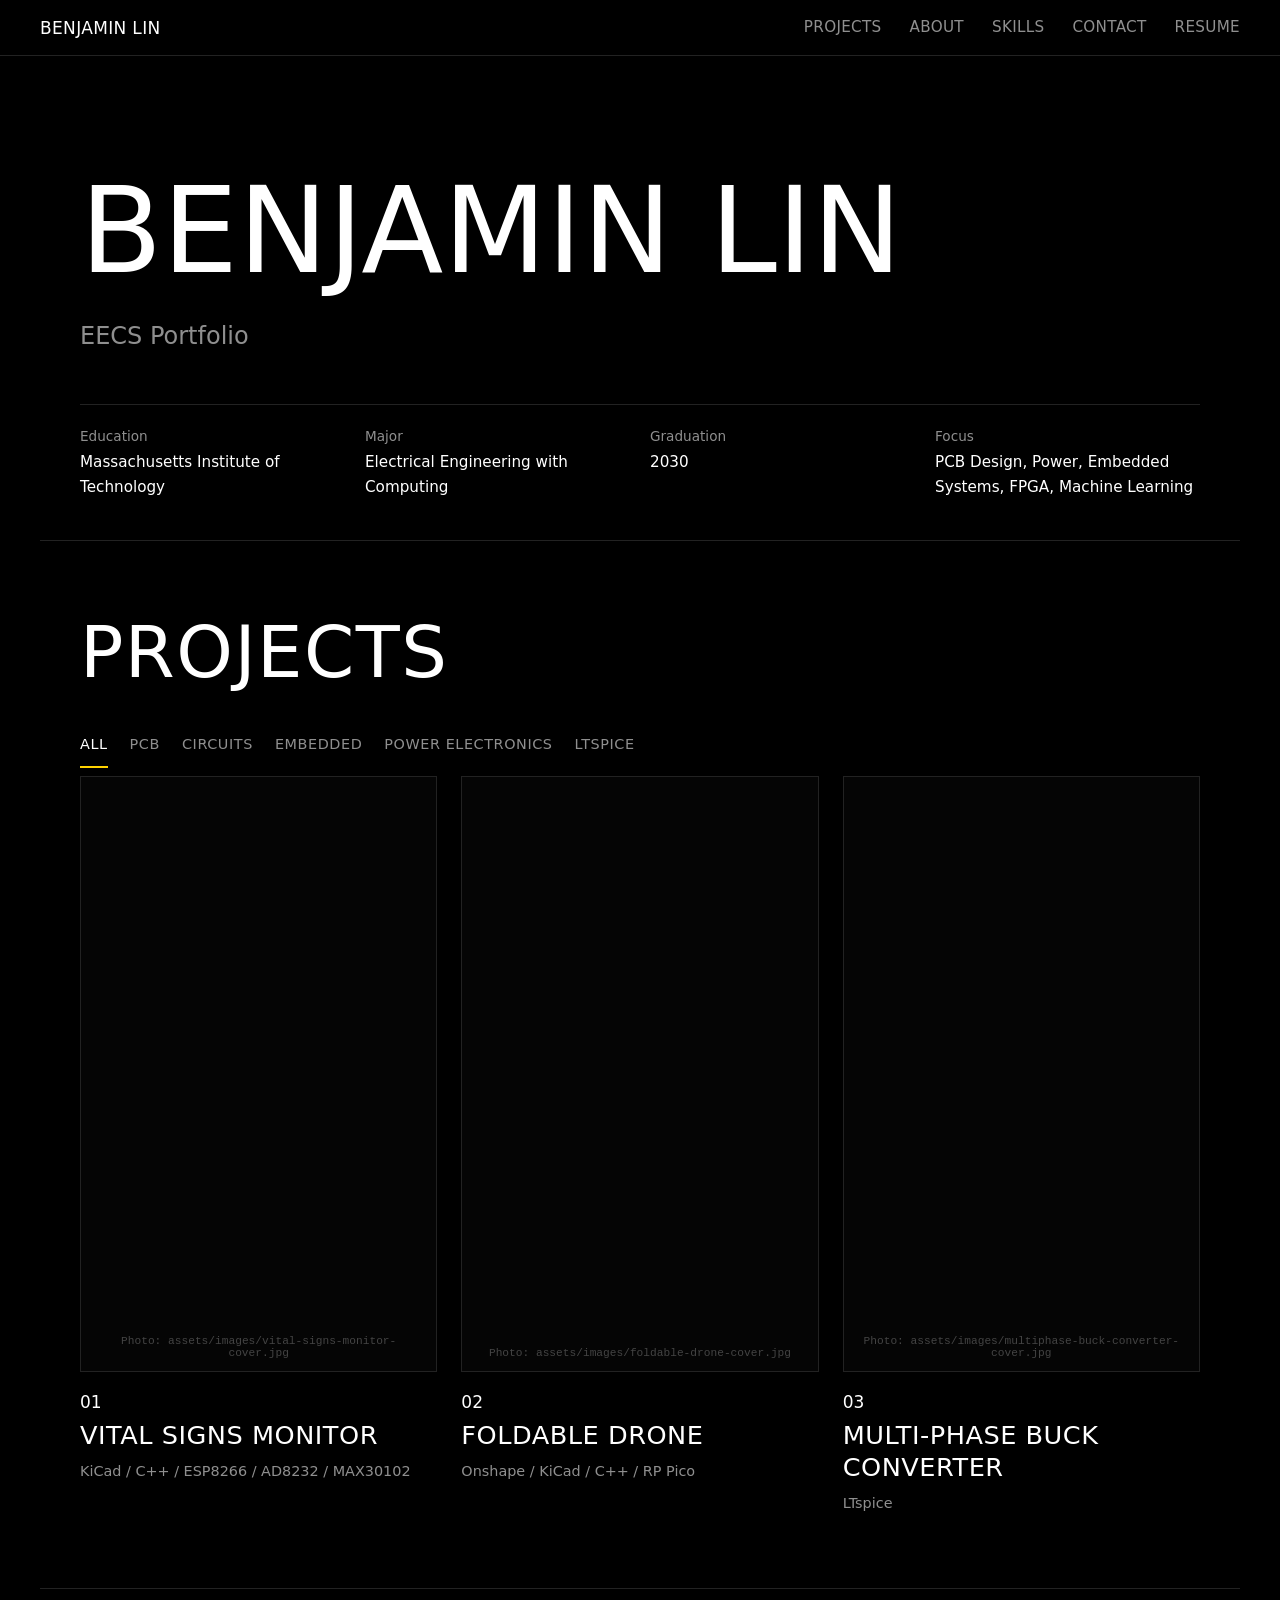
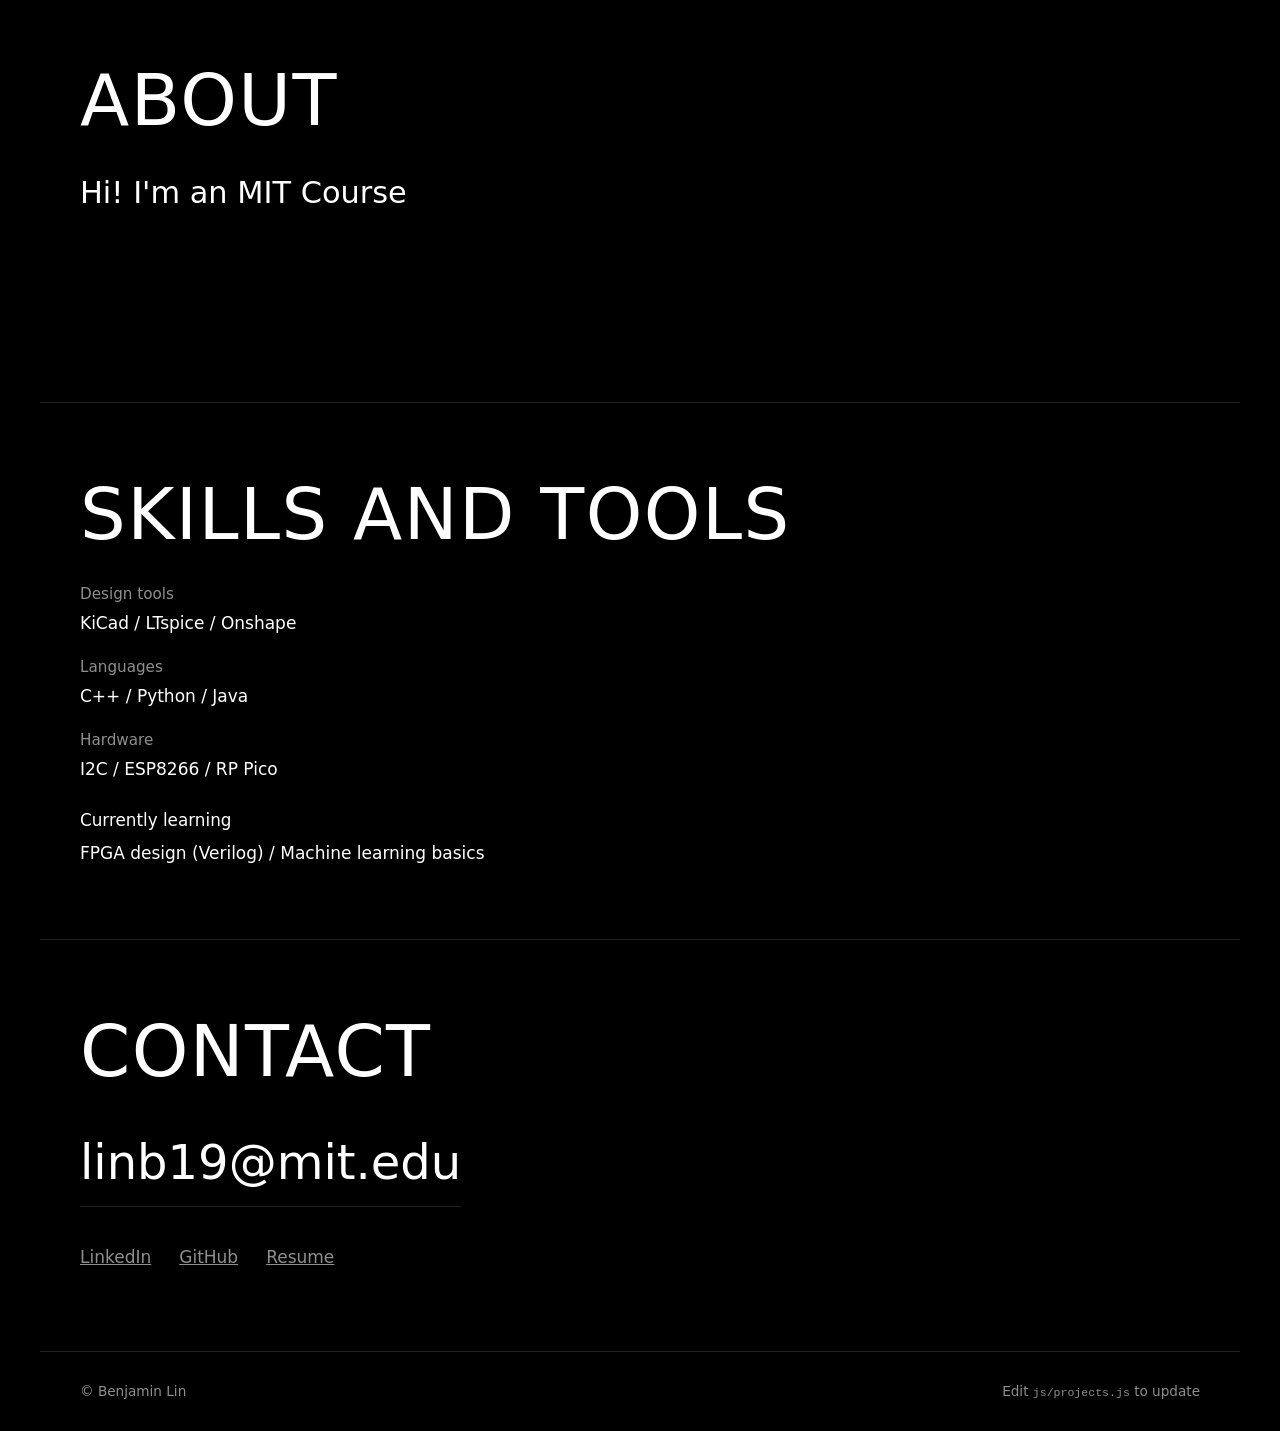
==== commit 946d57d2: "Fix typo in 'about-text' class attribute" ====
--- a/index.html
+++ b/index.html
@@ -38,7 +38,7 @@
     <ol class="list" id="grid"></ol>
   </section>
 
-  <section class="block wrap reveal" id="about"><h2>About</h2><p class="big" id="about-text"></p></section>
+  <section class="block wrap reveal" id="about"><h2>About</h2><p class="big type" id="about-text"></p></section>
 
   <section class="block wrap reveal" id="skills"><h2>Skills and tools</h2>
     <div id="skill-list"></div>
--- a/css/style.css
+++ b/css/style.css
@@ -36,7 +36,7 @@
   .menu a:hover{color:var(--text)}
 }
 /* ----- hero ----- */
-.hero{min-height:100svh;display:flex;flex-direction:column;justify-content:flex-end;padding-top:calc(var(--bar) + 40px);padding-bottom:40px}
+.hero{min-height:60svh;display:flex;flex-direction:column;justify-content:flex-end;padding-top:calc(var(--bar) + 40px);padding-bottom:40px}
 .eyebrow{color:var(--muted);font-size:.95rem;margin:0 0 16px}
 .eyebrow::before{content:"";display:inline-block;width:8px;height:8px;border-radius:50%;background:var(--accent);margin-right:10px}
 .hero h1{font-size:clamp(2.8rem,11vw,7.5rem);font-weight:300;letter-spacing:-.03em}
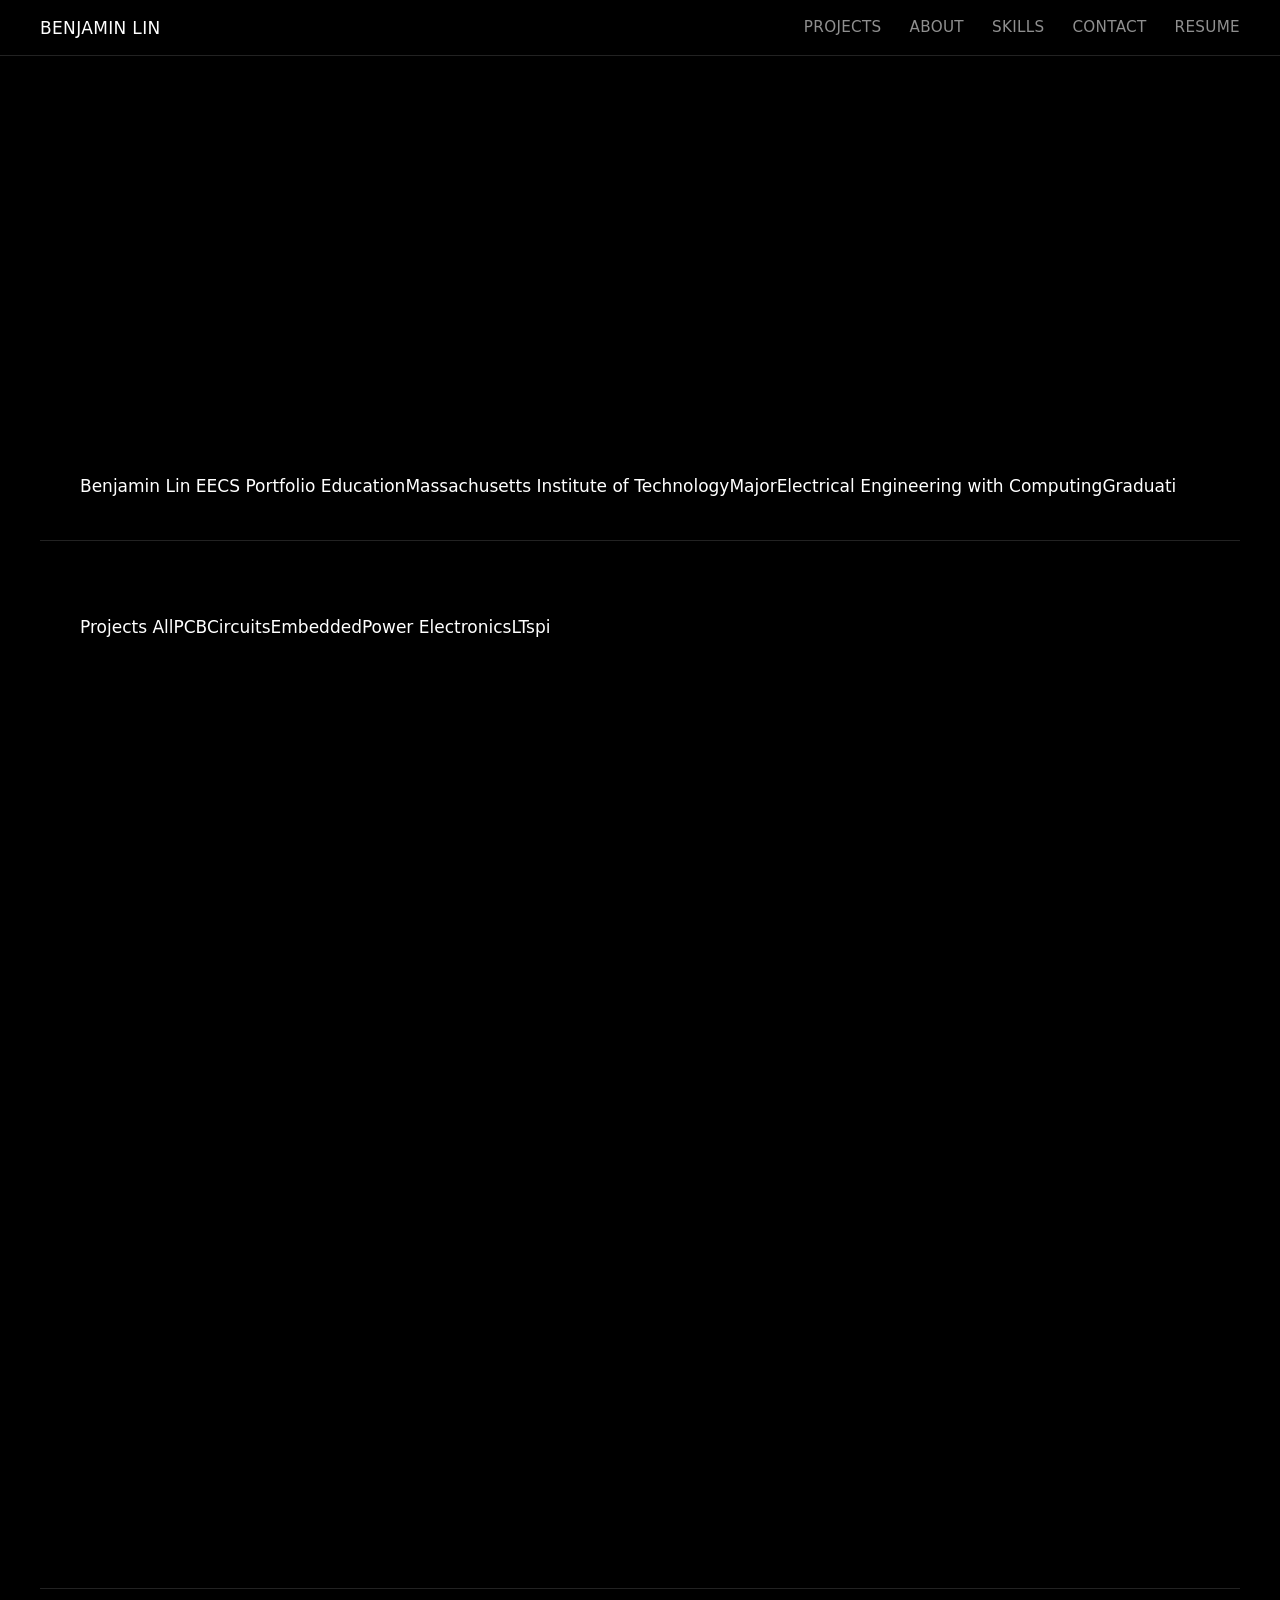
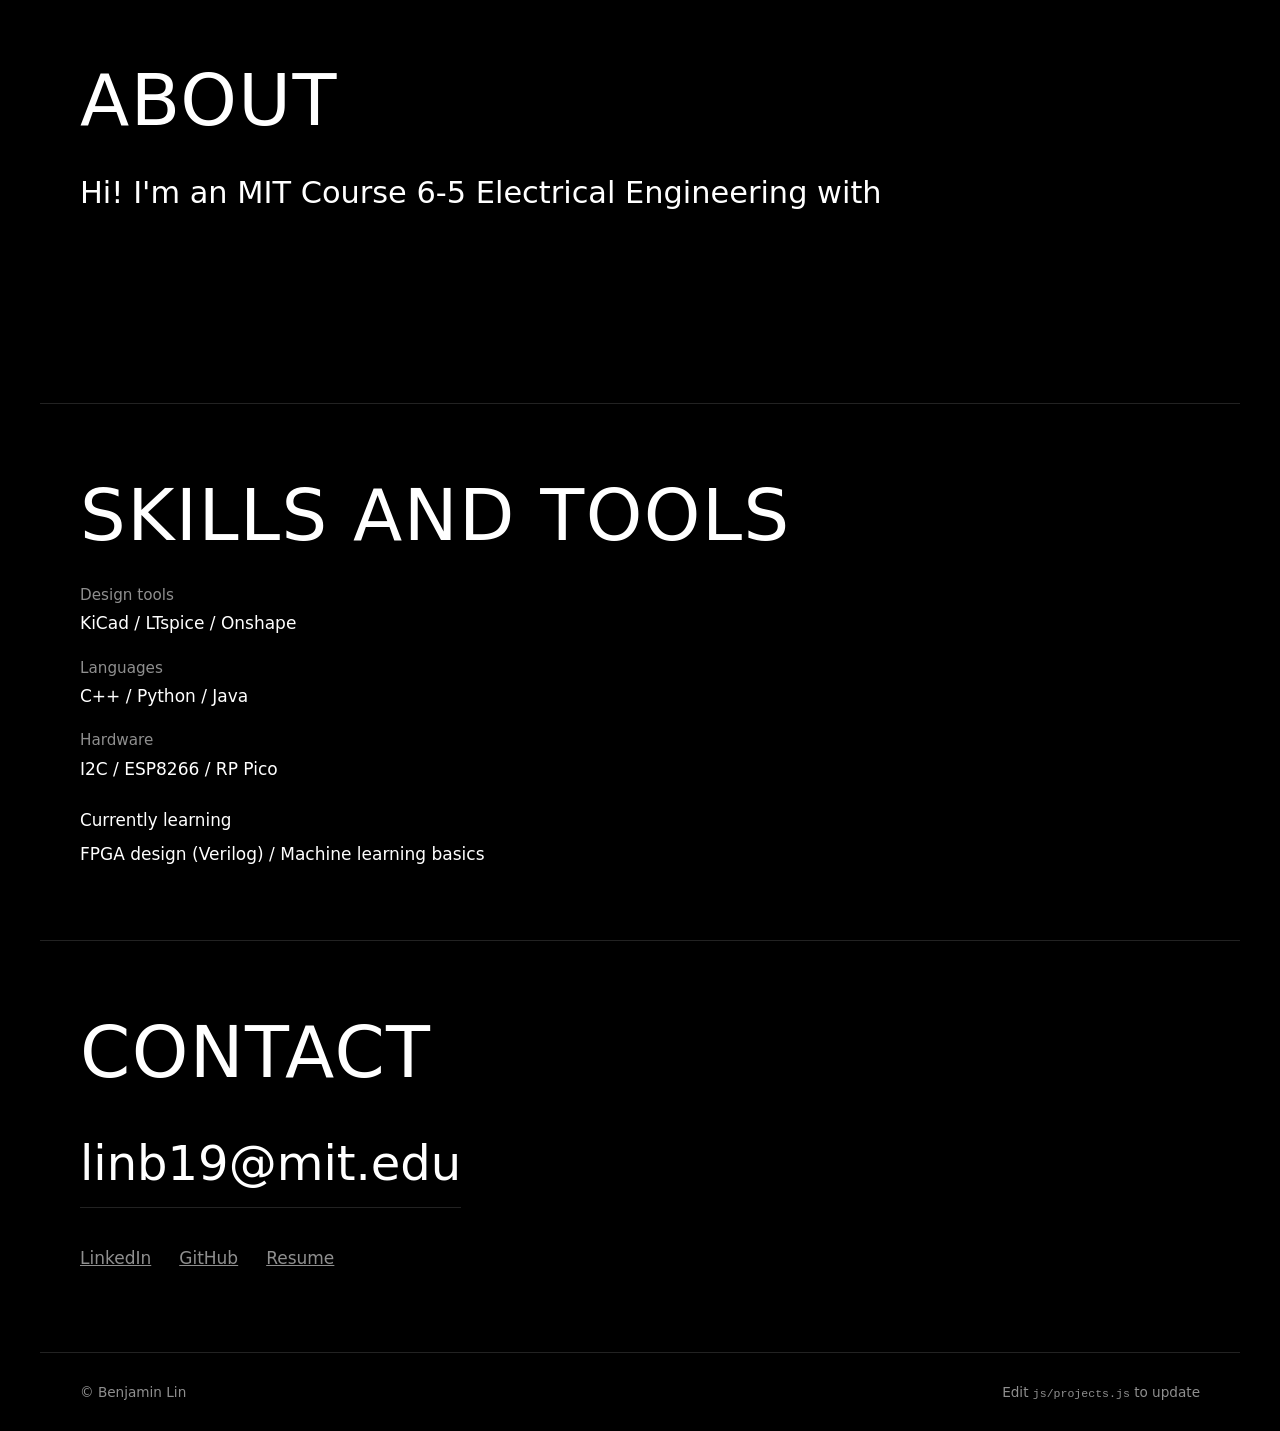
==== commit 8947c12c: "Add 'type' class to hero and projects sections" ====
--- a/index.html
+++ b/index.html
@@ -25,16 +25,16 @@
 
 <main>
   <!-- HERO: name and tagline come from js/projects.js -->
-  <section class="hero wrap">
+  <section class="hero wrap type">
     <h1 data-name>Your Name</h1>
-    <p class="lead" id="tagline"></p>
-    <dl class="glance" id="glance"></dl>
+    <p class="lead type" id="tagline"></p>
+    <dl class="glance type" id="glance"></dl>
   </section>
 
   <!-- PROJECTS: numbered list generated from PROJECTS in js/projects.js -->
-  <section class="block wrap reveal" id="projects">
+  <section class="block wrap reveal type" id="projects">
     <h2>Projects</h2>
-    <div class="filters" id="filters" role="group" aria-label="Filter projects"></div>
+    <div class="filters type" id="filters" role="group" aria-label="Filter projects"></div>
     <ol class="list" id="grid"></ol>
   </section>
 
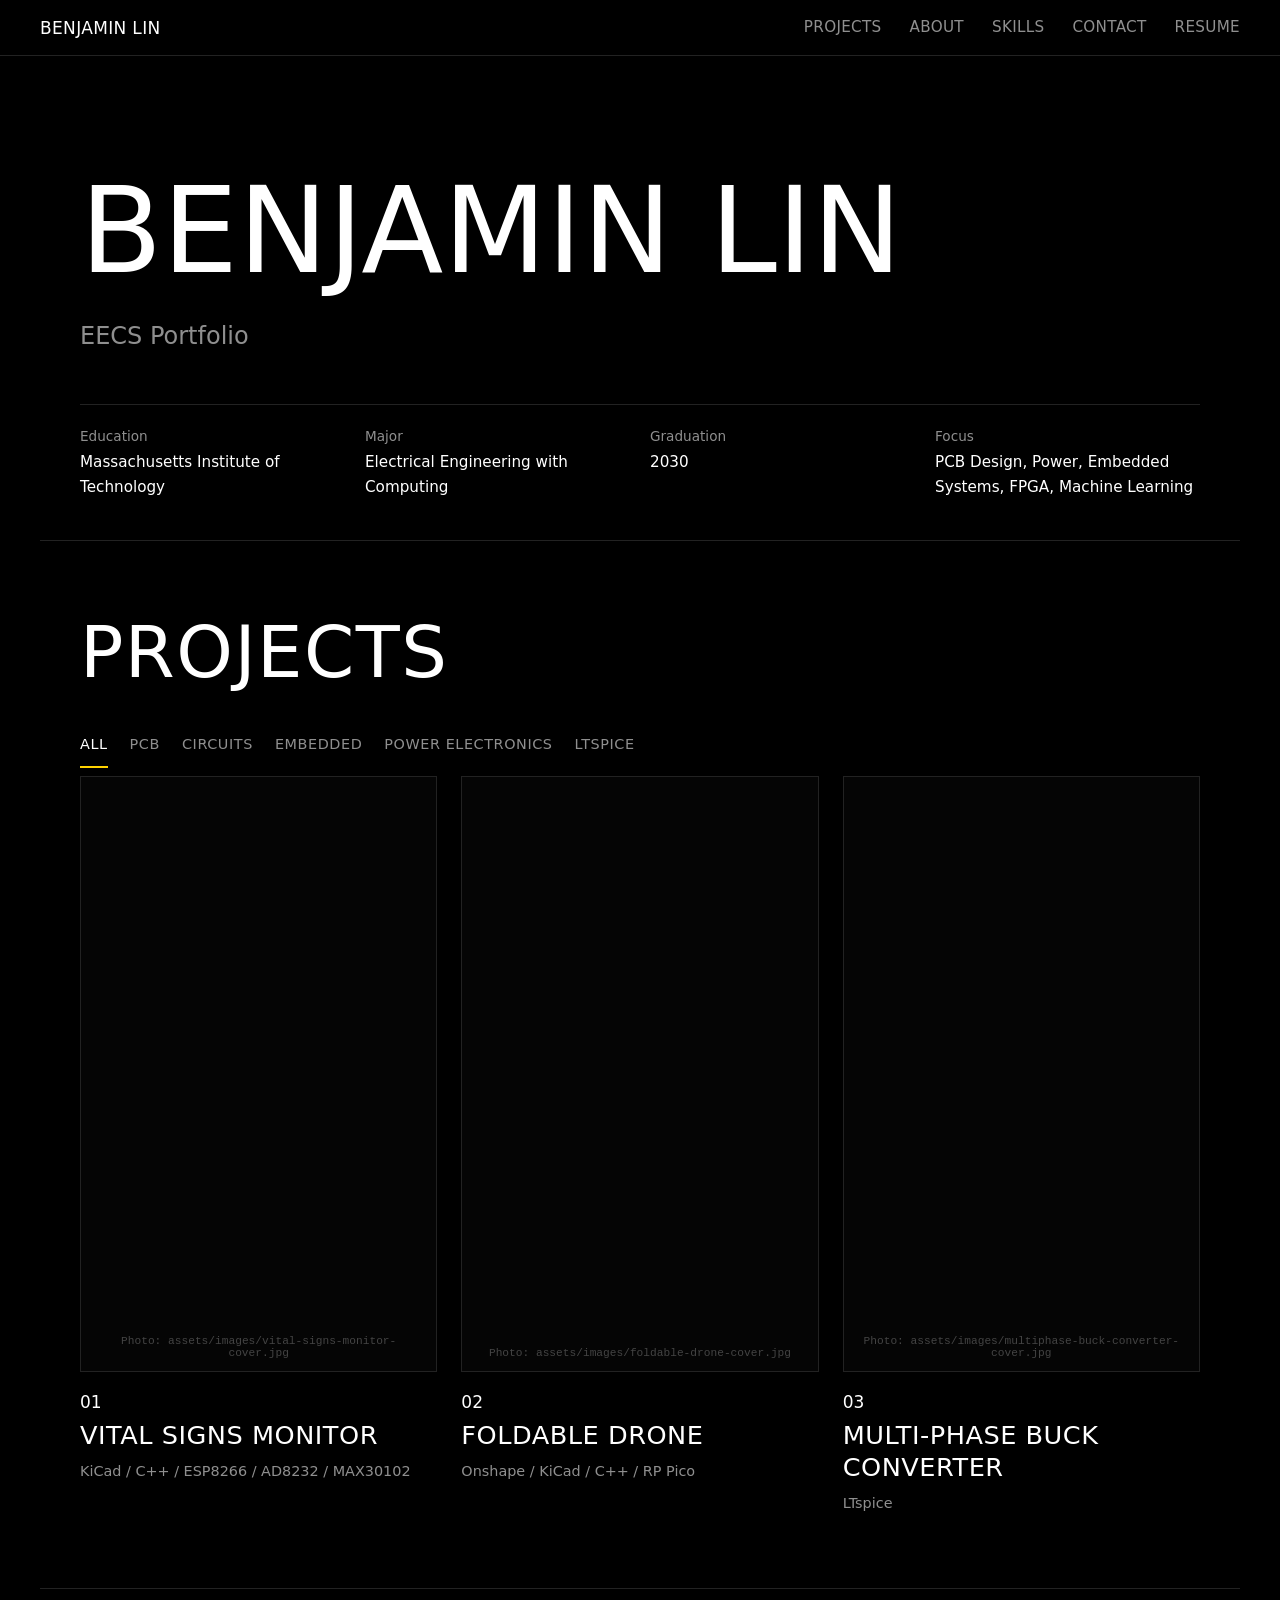
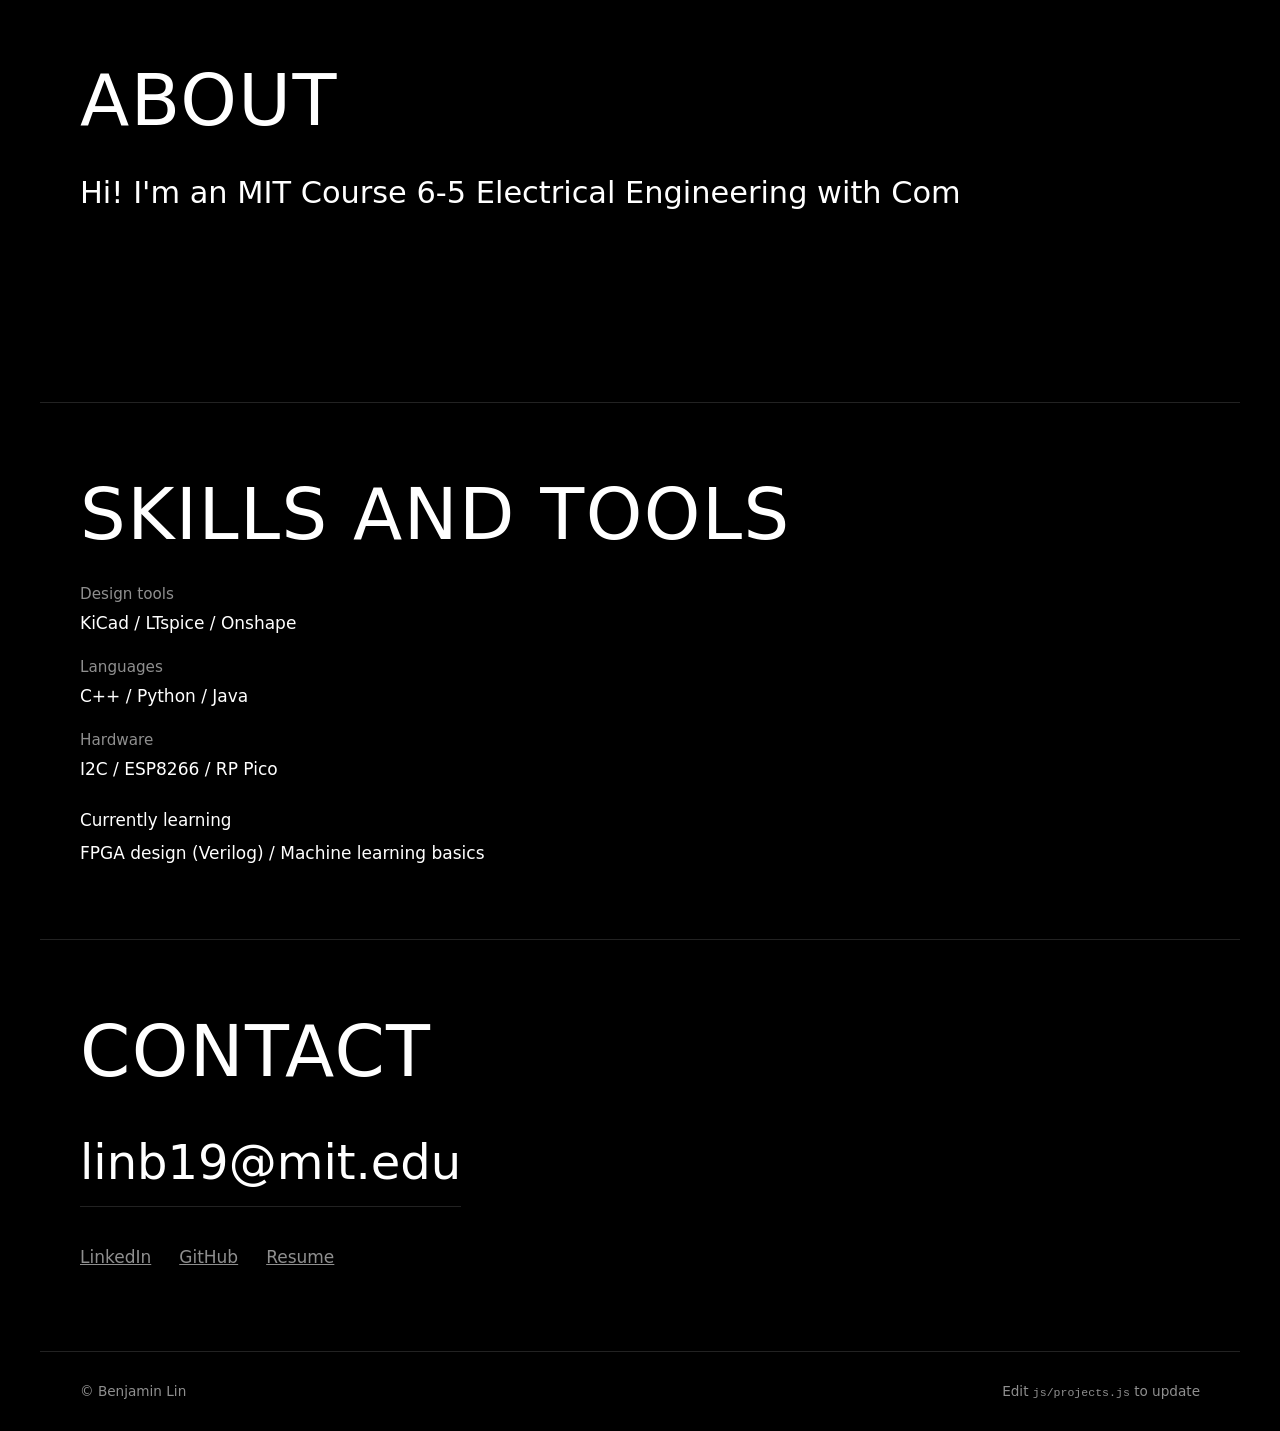
==== commit a80907dc: "Fix HTML class attributes in index.html" ====
--- a/index.html
+++ b/index.html
@@ -25,16 +25,16 @@
 
 <main>
   <!-- HERO: name and tagline come from js/projects.js -->
-  <section class="hero wrap type">
+  <section class="hero wrap">
     <h1 data-name>Your Name</h1>
-    <p class="lead type" id="tagline"></p>
-    <dl class="glance type" id="glance"></dl>
+    <p class="lead" id="tagline"></p>
+    <dl class="glance" id="glance"></dl>
   </section>
 
   <!-- PROJECTS: numbered list generated from PROJECTS in js/projects.js -->
-  <section class="block wrap reveal type" id="projects">
+  <section class="block wrap reveal" id="projects">
     <h2>Projects</h2>
-    <div class="filters type" id="filters" role="group" aria-label="Filter projects"></div>
+    <div class="filters" id="filters" role="group" aria-label="Filter projects"></div>
     <ol class="list" id="grid"></ol>
   </section>
 
